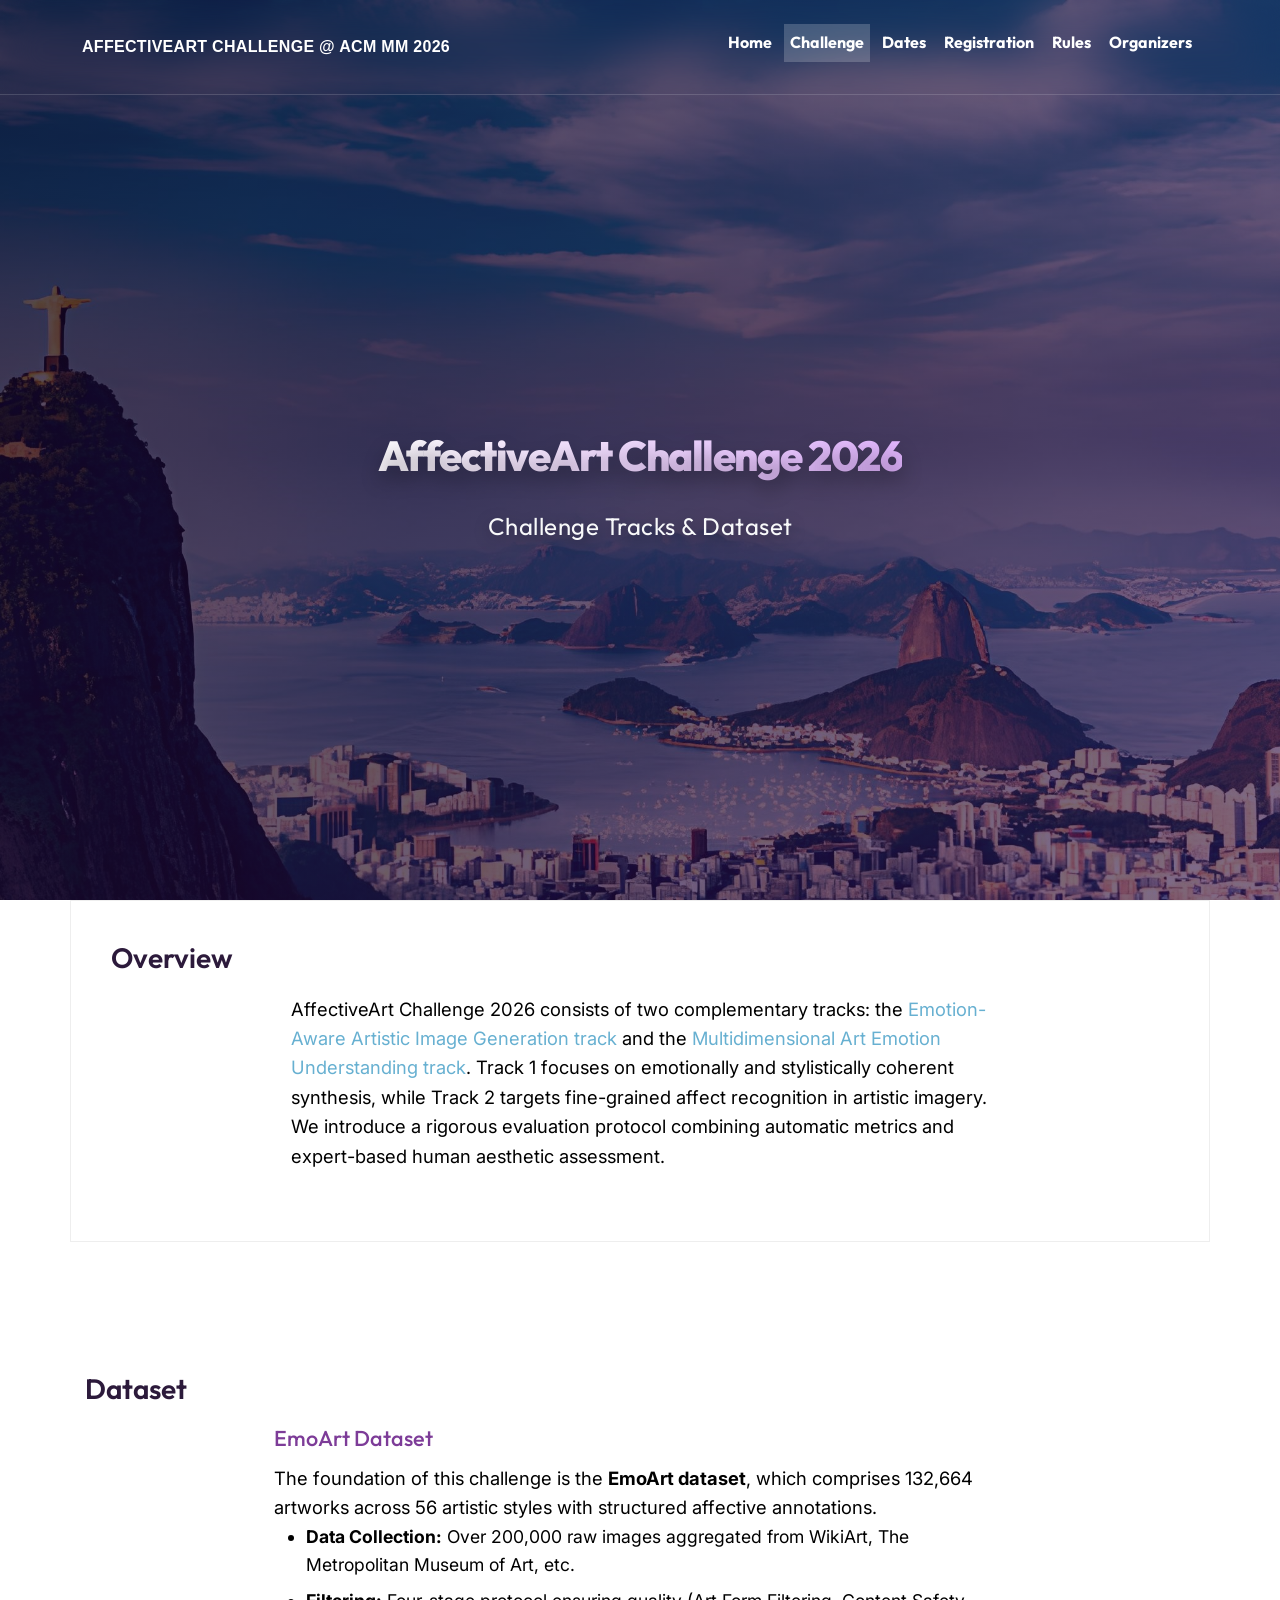
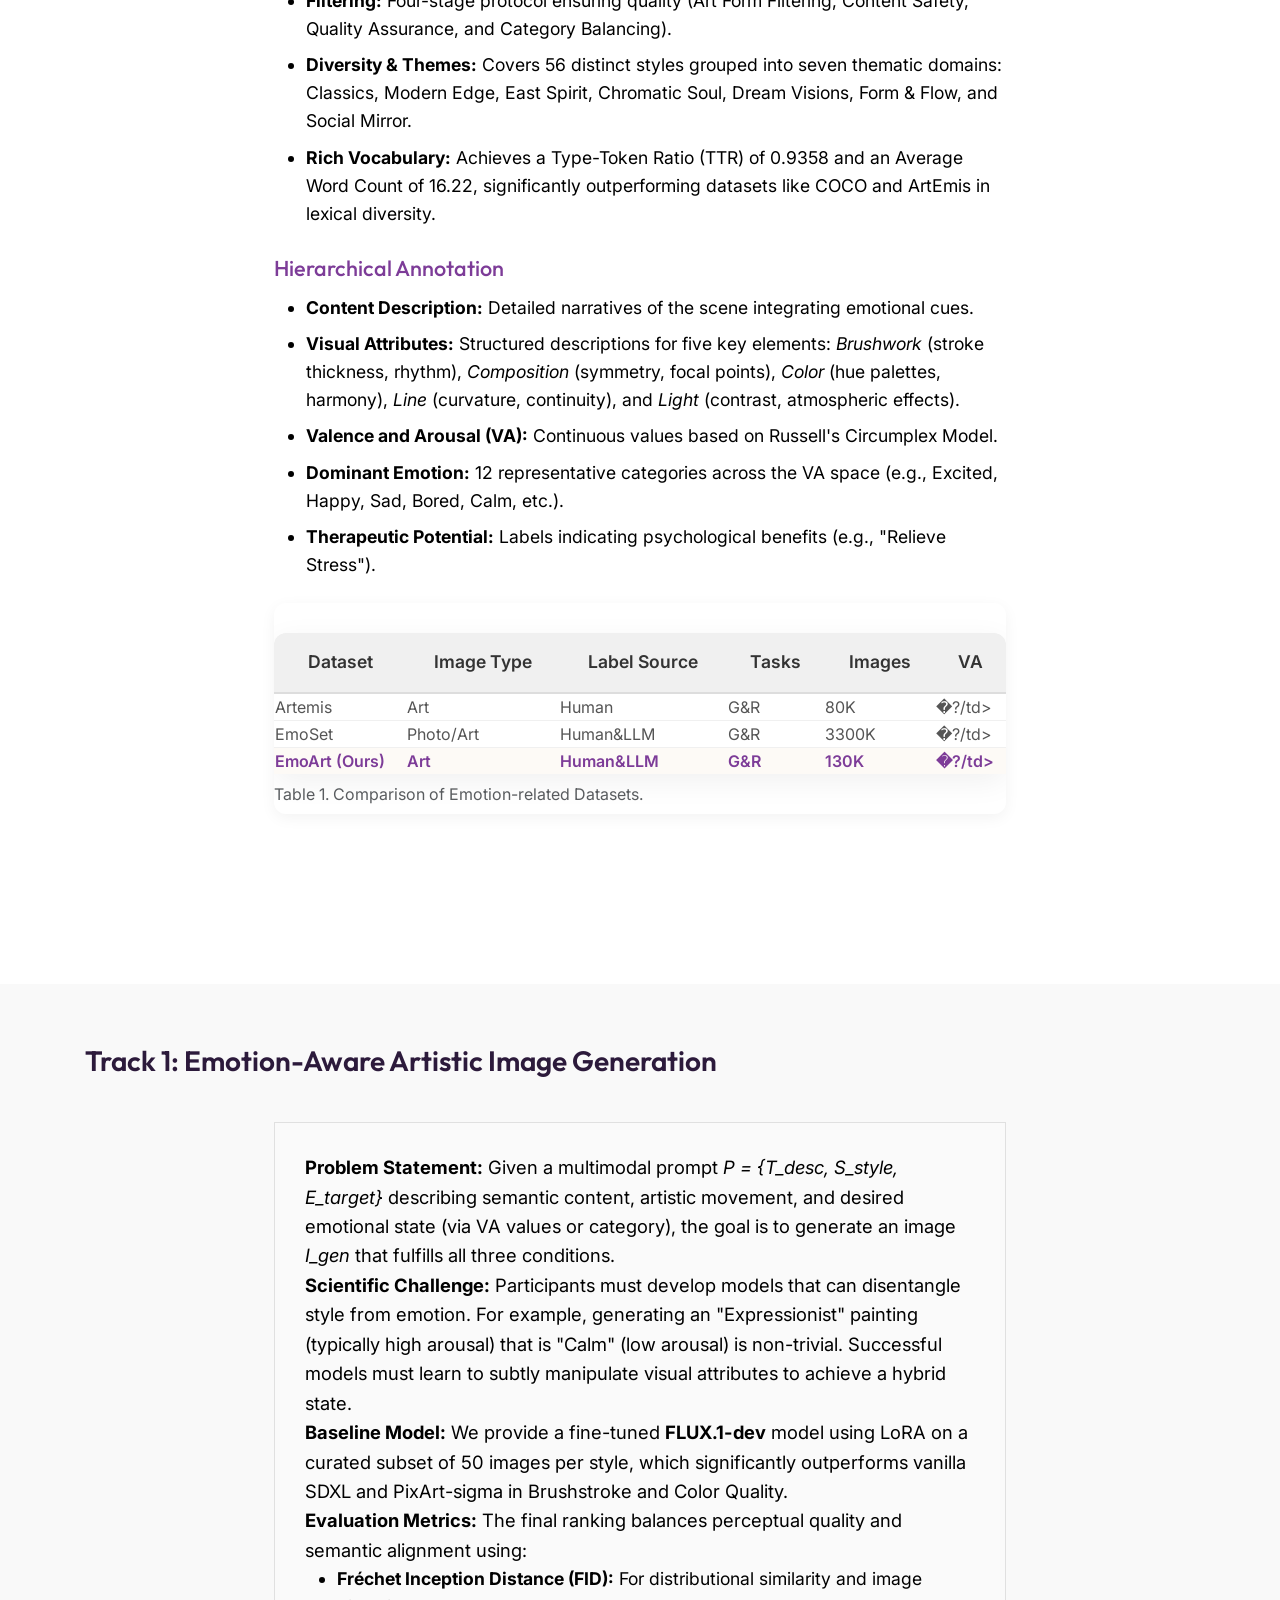
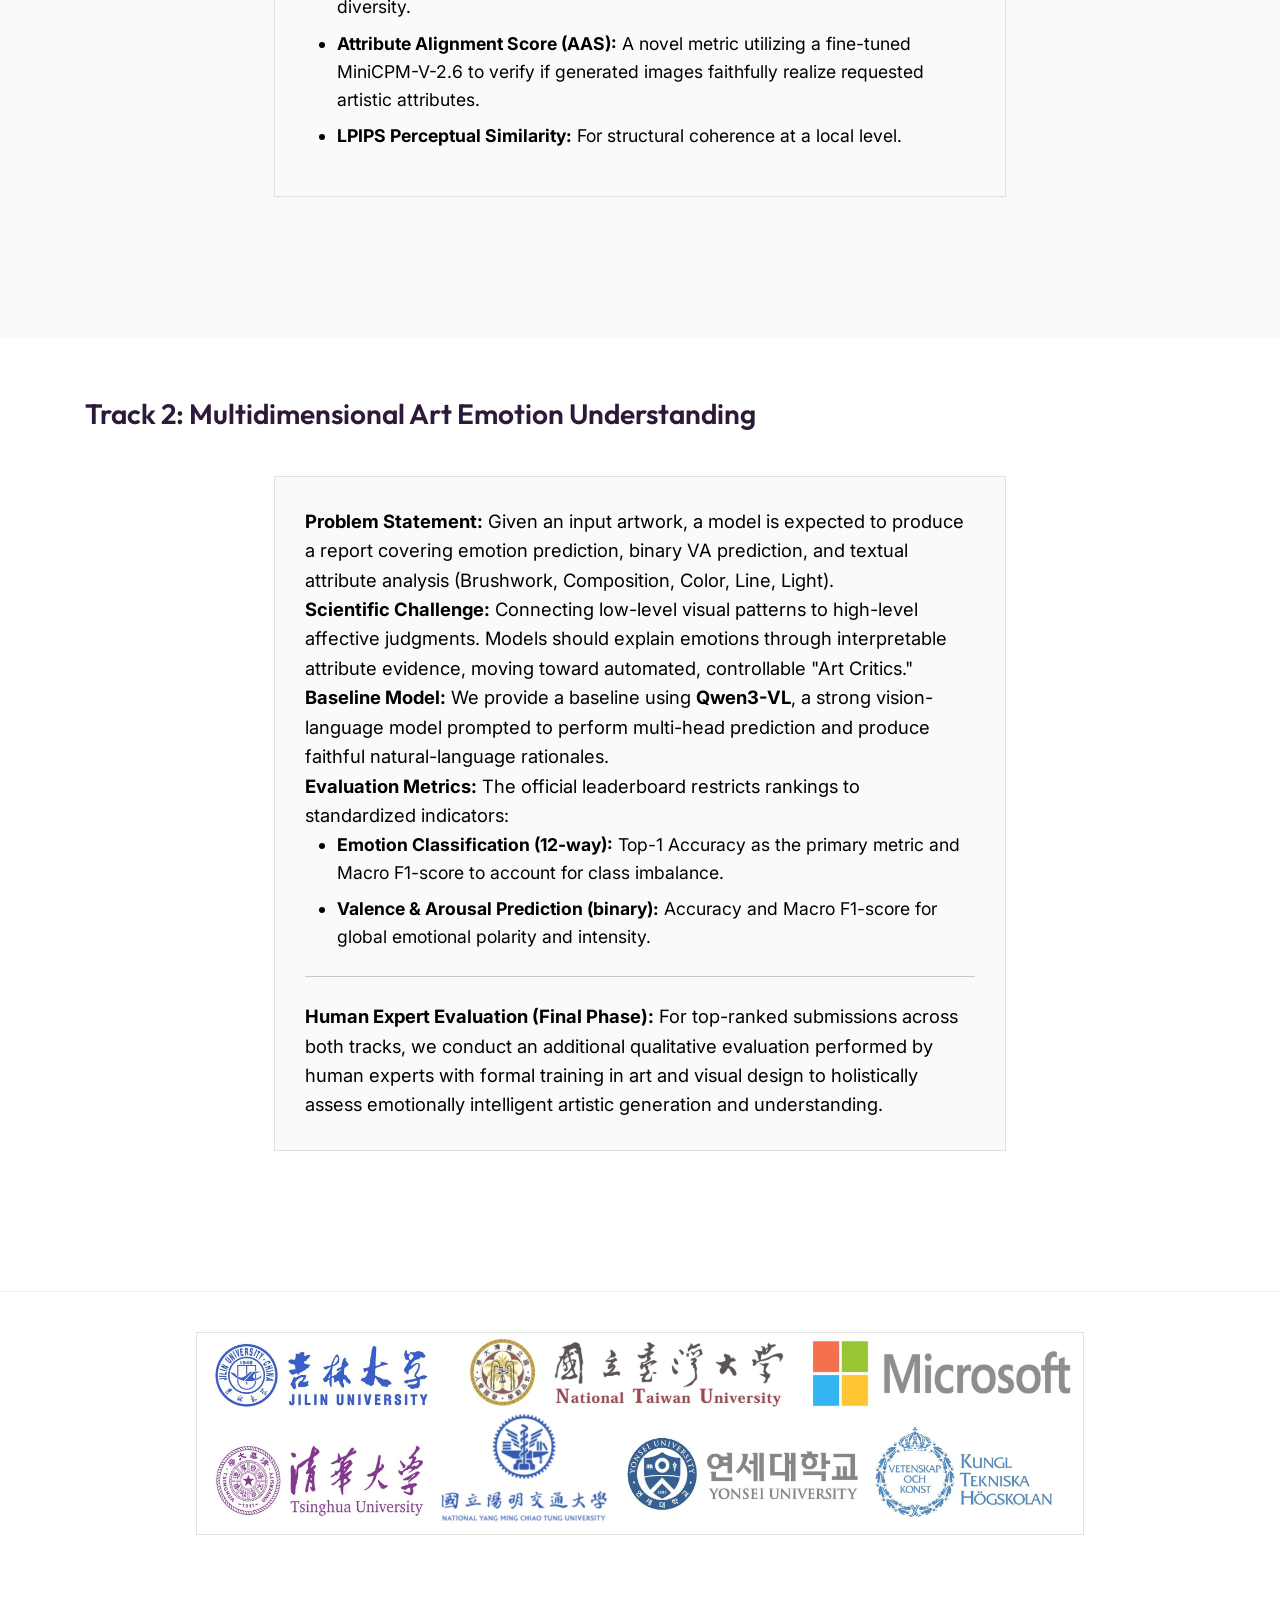
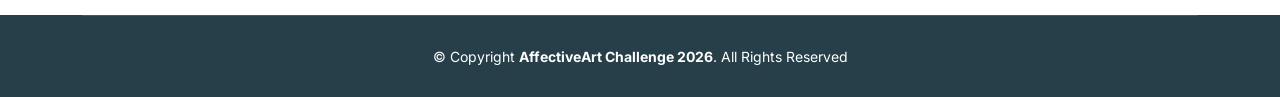
==== challenge.html @ e45826c7 "Clean rebuild: purge all files and re-upload from scratch" ====
<!DOCTYPE html>
<html lang="en">

<head>
  <meta charset="utf-8">
  <meta content="width=device-width, initial-scale=1.0" name="viewport">
  <title>Challenge | AffectiveArt 2026</title>
  <meta content="AffectiveArt Challenge 2026 �?Tracks and Dataset" name="description">
  <link rel="shortcut icon" href="images/logo/icon.png" type="image/x-icon">

  <link href="assets/vendor/aos/aos.css" rel="stylesheet">
  <link href="assets/vendor/bootstrap/css/bootstrap.min.css" rel="stylesheet">
  <link href="assets/vendor/bootstrap-icons/bootstrap-icons.css" rel="stylesheet">
  <link href="assets/vendor/boxicons/css/boxicons.min.css" rel="stylesheet">
  <link href="assets/vendor/glightbox/css/glightbox.min.css" rel="stylesheet">
  <link href="assets/vendor/swiper/swiper-bundle.min.css" rel="stylesheet">
  <link href="assets/css/style.css" rel="stylesheet">

  <link href=assets/css/custom.css rel=stylesheet>
</head>

<body>

  <header id="header" class="fixed-top header-transparent">
    <div class="container d-flex align-items-center justify-content-between position-relative">
      <div class="logo">
        <h1 class="text-light"><a href="index.html"><span>AffectiveArt Challenge @ ACM MM 2026</span></a></h1>
      </div>
      <nav id="navbar" class="navbar">
        <ul>
          <li><a class="nav-link scrollto" href="index.html">Home</a></li>
          <li><a class="nav-link scrollto active" href="challenge.html">Challenge</a></li>
          <li><a class="nav-link scrollto" href="dates.html">Dates</a></li>
          <li><a class="nav-link scrollto" href="registration.html">Registration</a></li>
          <li><a class="nav-link scrollto" href="info.html">Rules</a></li>
          <li><a class="nav-link scrollto" href="organisers.html">Organizers</a></li>
        </ul>
        <i class="bi bi-list mobile-nav-toggle"></i>
      </nav>
    </div>
  </header>

  <section id="hero">
    <div class="hero-container" data-aos="fade-up">
      <h1 style="font-size: 42px; margin: 80px 0 20px 0;">AffectiveArt Challenge 2026</h1>
      <h2 style="font-size: 24px;">Challenge Tracks &amp; Dataset</h2>
    </div>
  </section>

  <main id="main">

    <!-- Overview -->
    <section id="overview" class="services">
      <div class="container">
        <div class="section-title" data-aos="fade-in" data-aos-delay="100">
          <h2>Overview</h2>
          <div class="row">
            <div class="col-2"></div>
            <div class="col-8">
              <p>
                AffectiveArt Challenge 2026 consists of two complementary tracks:
                the <a href="#track1">Emotion-Aware Artistic Image Generation track</a> and the
                <a href="#track2">Multidimensional Art Emotion Understanding track</a>.
                Track 1 focuses on emotionally and stylistically coherent synthesis, while
                Track 2 targets fine-grained affect recognition in artistic imagery.
                We introduce a rigorous evaluation protocol combining automatic metrics and expert-based human aesthetic assessment.
              </p>
            </div>
            <div class="col-2"></div>
          </div>
        </div>
      </div>
    </section>

    <!-- Dataset -->
    <section id="dataset" class="services">
      <div class="container">
        <div class="section-title" data-aos="fade-in" data-aos-delay="100">
          <h2>Dataset</h2>
          <div class="row">
            <div class="col-2"></div>
            <div class="col-8">
              <h3 style="font-size:1.35em; color:#7d3c98; margin-bottom:12px;">EmoArt Dataset</h3>
              <p>
                The foundation of this challenge is the <strong>EmoArt dataset</strong>, which comprises
                132,664 artworks across 56 artistic styles with structured affective annotations.
              </p>
              <ul>
                <li><strong>Data Collection:</strong> Over 200,000 raw images aggregated from WikiArt, The Metropolitan Museum of Art, etc.</li>
                <li><strong>Filtering:</strong> Four-stage protocol ensuring quality (Art Form Filtering, Content Safety, Quality Assurance, and Category Balancing).</li>
                <li><strong>Diversity & Themes:</strong> Covers 56 distinct styles grouped into seven thematic domains: Classics, Modern Edge, East Spirit, Chromatic Soul, Dream Visions, Form & Flow, and Social Mirror.</li>
                <li><strong>Rich Vocabulary:</strong> Achieves a Type-Token Ratio (TTR) of 0.9358 and an Average Word Count of 16.22, significantly outperforming datasets like COCO and ArtEmis in lexical diversity.</li>
              </ul>

              <h3 style="font-size:1.35em; color:#7d3c98; margin-top:28px; margin-bottom:12px;">Hierarchical Annotation</h3>
              <ul>
                <li><strong>Content Description:</strong> Detailed narratives of the scene integrating emotional cues.</li>
                <li><strong>Visual Attributes:</strong> Structured descriptions for five key elements: <em>Brushwork</em> (stroke thickness, rhythm), <em>Composition</em> (symmetry, focal points), <em>Color</em> (hue palettes, harmony), <em>Line</em> (curvature, continuity), and <em>Light</em> (contrast, atmospheric effects).</li>
                <li><strong>Valence and Arousal (VA):</strong> Continuous values based on Russell's Circumplex Model.</li>
                <li><strong>Dominant Emotion:</strong> 12 representative categories across the VA space (e.g., Excited, Happy, Sad, Bored, Calm, etc.).</li>
                <li><strong>Therapeutic Potential:</strong> Labels indicating psychological benefits (e.g., "Relieve Stress").</li>
              </ul>

              <div class="table-responsive" style="margin-top: 24px;">
                <table class="dataset-table">
                  <caption>Table 1. Comparison of Emotion-related Datasets.</caption>
                  <thead>
                    <tr>
                      <th>Dataset</th><th>Image Type</th><th>Label Source</th><th>Tasks</th><th>Images</th><th>VA</th>
                    </tr>
                  </thead>
                  <tbody>
                    <tr><td>Artemis</td><td>Art</td><td>Human</td><td>G&amp;R</td><td>80K</td><td>�?/td></tr>
                    <tr><td>EmoSet</td><td>Photo/Art</td><td>Human&amp;LLM</td><td>G&amp;R</td><td>3300K</td><td>�?/td></tr>
                    <tr class="featured-row"><td>EmoArt (Ours)</td><td>Art</td><td>Human&amp;LLM</td><td>G&amp;R</td><td>130K</td><td>�?/td></tr>
                  </tbody>
                </table>
              </div>
            </div>
            <div class="col-2"></div>
          </div>
        </div>
      </div>
    </section>

    <!-- Track 1 -->
    <section id="track1" class="services section-bg-alt">
      <div class="container">
        <div class="section-title" data-aos="fade-in" data-aos-delay="100">
          <h2>Track 1: Emotion-Aware Artistic Image Generation</h2>
          <div class="row">
            <div class="col-2"></div>
            <div class="col-8">
              <div class="track-card">
                <p><strong>Problem Statement:</strong> Given a multimodal prompt <em>P = {T_desc, S_style, E_target}</em> describing semantic content, artistic movement, and desired emotional state (via VA values or category), the goal is to generate an image <em>I_gen</em> that fulfills all three conditions.</p>
                <p><strong>Scientific Challenge:</strong> Participants must develop models that can disentangle style from emotion. For example, generating an "Expressionist" painting (typically high arousal) that is "Calm" (low arousal) is non-trivial. Successful models must learn to subtly manipulate visual attributes to achieve a hybrid state.</p>
                <p><strong>Baseline Model:</strong> We provide a fine-tuned <strong>FLUX.1-dev</strong> model using LoRA on a curated subset of 50 images per style, which significantly outperforms vanilla SDXL and PixArt-sigma in Brushstroke and Color Quality.</p>
                <p><strong>Evaluation Metrics:</strong> The final ranking balances perceptual quality and semantic alignment using:</p>
                <ul>
                  <li><strong>Fréchet Inception Distance (FID):</strong> For distributional similarity and image diversity.</li>
                  <li><strong>Attribute Alignment Score (AAS):</strong> A novel metric utilizing a fine-tuned MiniCPM-V-2.6 to verify if generated images faithfully realize requested artistic attributes.</li>
                  <li><strong>LPIPS Perceptual Similarity:</strong> For structural coherence at a local level.</li>
                </ul>
              </div>
            </div>
            <div class="col-2"></div>
          </div>
        </div>
      </div>
    </section>

    <!-- Track 2 -->
    <section id="track2" class="services">
      <div class="container">
        <div class="section-title" data-aos="fade-in" data-aos-delay="100">
          <h2>Track 2: Multidimensional Art Emotion Understanding</h2>
          <div class="row">
            <div class="col-2"></div>
            <div class="col-8">
              <div class="track-card">
                <p><strong>Problem Statement:</strong> Given an input artwork, a model is expected to produce a report covering emotion prediction, binary VA prediction, and textual attribute analysis (Brushwork, Composition, Color, Line, Light).</p>
                <p><strong>Scientific Challenge:</strong> Connecting low-level visual patterns to high-level affective judgments. Models should explain emotions through interpretable attribute evidence, moving toward automated, controllable "Art Critics."</p>
                <p><strong>Baseline Model:</strong> We provide a baseline using <strong>Qwen3-VL</strong>, a strong vision-language model prompted to perform multi-head prediction and produce faithful natural-language rationales.</p>
                <p><strong>Evaluation Metrics:</strong> The official leaderboard restricts rankings to standardized indicators:</p>
                <ul>
                  <li><strong>Emotion Classification (12-way):</strong> Top-1 Accuracy as the primary metric and Macro F1-score to account for class imbalance.</li>
                  <li><strong>Valence &amp; Arousal Prediction (binary):</strong> Accuracy and Macro F1-score for global emotional polarity and intensity.</li>
                </ul>
                <hr style="margin: 25px 0;">
                <p><strong>Human Expert Evaluation (Final Phase):</strong> For top-ranked submissions across both tracks, we conduct an additional qualitative evaluation performed by human experts with formal training in art and visual design to holistically assess emotionally intelligent artistic generation and understanding.</p>
              </div>
            </div>
            <div class="col-2"></div>
          </div>
        </div>
      </div>
    </section>

    <section id="logos" style="padding: 40px 0; border-top: 1px solid #eee;">
      <div class="container text-center">
        <img src="images/logo/log_ensemble.jpg" class="img-fluid" alt="Partner Logos" style="max-width: 80%; opacity: 0.8;">
      </div>
    </section>

  </main>

  <footer id="footer">
    <div class="container">
      <div class="copyright">&copy; Copyright <strong><span>AffectiveArt Challenge 2026</span></strong>. All Rights Reserved</div>
    </div>
  </footer>

  <a href="#" class="back-to-top d-flex align-items-center justify-content-center"><i class="bi bi-arrow-up-short"></i></a>

  <script src="assets/vendor/purecounter/purecounter_vanilla.js"></script>
  <script src="assets/vendor/aos/aos.js"></script>
  <script src="assets/vendor/bootstrap/js/bootstrap.bundle.min.js"></script>
  <script src="assets/vendor/glightbox/js/glightbox.min.js"></script>
  <script src="assets/vendor/isotope-layout/isotope.pkgd.min.js"></script>
  <script src="assets/vendor/swiper/swiper-bundle.min.js"></script>
  <script src="assets/js/main.js"></script>
</body>
</html>
---- assets/css/style.css ----
/**
* Template Name: Squadfree
* Template URL: https://bootstrapmade.com/squadfree-free-bootstrap-template-creative/
* Updated: Mar 17 2024 with Bootstrap v5.3.3
* Author: BootstrapMade.com
* License: https://bootstrapmade.com/license/
*/

/*--------------------------------------------------------------
# General
--------------------------------------------------------------*/
body {
  font-family: "Open Sans", sans-serif;
  color: #444444;
}

a {
  text-decoration: none;
  color: #67b0d1;
}

a:hover {
  color: #8ec4dd;
  text-decoration: none;
}

h1,
h2,
h3,
h4,
h5,
h6 {
  font-family: "Raleway", sans-serif;
}

#main {
  margin-top: 90px;
}

/*--------------------------------------------------------------
# Back to top button
--------------------------------------------------------------*/
.back-to-top {
  position: fixed;
  visibility: hidden;
  opacity: 0;
  right: 15px;
  bottom: 15px;
  z-index: 998;
  background: #67b0d1;
  width: 40px;
  height: 40px;
  border-radius: 50px;
  transition: all 0.4s;
}

.back-to-top i {
  font-size: 24px;
  color: #fff;
  line-height: 0;
}

.back-to-top:hover {
  background: #86c0da;
  color: #fff;
}

.back-to-top.active {
  visibility: visible;
  opacity: 1;
}

/*--------------------------------------------------------------
# Disable aos animation delay on mobile devices
--------------------------------------------------------------*/
@media screen and (max-width: 768px) {
  [data-aos-delay] {
    transition-delay: 0 !important;
  }
}

/*--------------------------------------------------------------
# Header
--------------------------------------------------------------*/
#header {
  transition: all 0.5s;
  z-index: 997;
  transition: all 0.5s;
  padding: 24px 0;
  background: rgba(103, 176, 209, 0.8);
}

#header.header-transparent {
  background: transparent;
}

#header.header-scrolled {
  background: rgba(55, 142, 181, 0.9);
  padding: 12px;
}

#header .logo h1 {
  font-size: 24px;
  margin: 0;
  line-height: 1;
  font-weight: 700;
  letter-spacing: 1px;
  font-family: "Poppins", sans-serif;
  text-transform: uppercase;
}

#header .logo h1 a,
#header .logo h1 a:hover {
  color: #fff;
  text-decoration: none;
}

#header .logo img {
  padding: 0;
  margin: 0;
  max-height: 40px;
}

@media (max-width: 768px) {
  #header.header-scrolled {
    padding: 15px 0;
  }
}

/*--------------------------------------------------------------
# Navigation Menu
--------------------------------------------------------------*/
/**
* Desktop Navigation 
*/
.navbar {
  padding: 0;
  position: static;
}

.navbar ul {
  margin: 0;
  padding: 0;
  display: flex;
  list-style: none;
  align-items: center;
}

.navbar li {
  position: relative;
}

.navbar a,
.navbar a:focus {
  display: flex;
  align-items: center;
  justify-content: space-between;
  padding: 6px 6px;
  margin-left: 6px;
  font-family: "Raleway", sans-serif;
  font-size: 16px;
  font-weight: 700;
  color: #fff;
  white-space: nowrap;
  transition: 0.3s;
}

.navbar a i,
.navbar a:focus i {
  font-size: 12px;
  line-height: 0;
  margin-left: 5px;
}

.navbar a:hover,
.navbar .active,
.navbar .active:focus,
.navbar li:hover>a {
  background: rgba(255, 255, 255, 0.2);
}

.navbar .dropdown ul {
  display: block;
  position: absolute;
  left: 10px;
  top: calc(100% + 30px);
  margin: 0;
  padding: 10px 0;
  z-index: 99;
  opacity: 0;
  visibility: hidden;
  background: #fff;
  box-shadow: 0px 0px 30px rgba(127, 137, 161, 0.25);
  transition: 0.3s;
}

.navbar .dropdown ul li {
  min-width: 200px;
}

.navbar .dropdown ul a {
  padding: 10px 20px;
  font-size: 15px;
  text-transform: none;
  font-weight: 600;
  color: #2f4d5a;
}

.navbar .dropdown ul a i {
  font-size: 12px;
}

.navbar .dropdown ul a:hover,
.navbar .dropdown ul .active:hover,
.navbar .dropdown ul li:hover>a {
  color: #67b0d1;
}

.navbar .dropdown:hover>ul {
  opacity: 1;
  top: 100%;
  visibility: visible;
}

.navbar .megamenu {
  position: static;
}

.navbar .megamenu ul {
  margin: 0;
  padding: 10px;
  display: block;
  position: absolute;
  top: 130%;
  left: 0;
  right: 0;
  visibility: hidden;
  opacity: 0;
  display: flex;
  transition: 0.3s;
  border-radius: 4px;
  z-index: 99;
}

.navbar .megamenu ul li {
  flex: 1;
}

.navbar .megamenu ul li strong {
  padding: 10px 0 10px 20px;
  display: block;
}

.navbar .megamenu ul li a,
.navbar .megamenu ul li:hover>a {
  color: rgba(var(--color-white-rgb), 0.5);
  background: none;
  padding: 8px 10px;
}

.navbar .megamenu ul li a:hover,
.navbar .megamenu ul li .active,
.navbar .megamenu ul li .active:hover {
  color: #67b0d1;
}

.navbar .megamenu:hover>ul {
  opacity: 1;
  top: 100%;
  visibility: visible;
}

.navbar .dropdown .dropdown ul {
  top: 0;
  left: calc(100% - 30px);
  visibility: hidden;
}

.navbar .dropdown .dropdown:hover>ul {
  opacity: 1;
  top: 0;
  left: 100%;
  visibility: visible;
}

@media (max-width: 1366px) {
  .navbar .dropdown .dropdown ul {
    left: -90%;
  }

  .navbar .dropdown .dropdown:hover>ul {
    left: -100%;
  }
}

/**
* Mobile Navigation 
*/
.mobile-nav-toggle {
  color: #fff;
  font-size: 28px;
  cursor: pointer;
  display: none;
  line-height: 0;
  transition: 0.5s;
}

@media (max-width: 991px) {
  .mobile-nav-toggle {
    display: block;
  }

  .navbar ul {
    display: none;
  }
}

.navbar-mobile {
  position: fixed;
  overflow: hidden;
  top: 0;
  right: 0;
  left: 0;
  bottom: 0;
  background: rgba(43, 111, 142, 0.9);
  transition: 0.3s;
}

.navbar-mobile .mobile-nav-toggle {
  position: absolute;
  top: 15px;
  right: 15px;
}

.navbar-mobile ul {
  display: block;
  position: absolute;
  top: 55px;
  right: 15px;
  bottom: 15px;
  left: 15px;
  padding: 10px 0;
  background-color: #fff;
  overflow-y: auto;
  transition: 0.3s;
}

.navbar-mobile a,
.navbar-mobile a:focus {
  padding: 10px 20px;
  font-size: 15px;
  color: #2f4d5a;
}

.navbar-mobile a:hover,
.navbar-mobile .active,
.navbar-mobile li:hover>a {
  color: #67b0d1;
}

.navbar-mobile .getstarted,
.navbar-mobile .getstarted:focus {
  margin: 15px;
}

.navbar-mobile .dropdown ul {
  position: static;
  display: none;
  margin: 10px 20px;
  padding: 10px 0;
  z-index: 99;
  opacity: 1;
  visibility: visible;
  background: #fff;
  box-shadow: 0px 0px 30px rgba(127, 137, 161, 0.25);
}

.navbar-mobile .dropdown ul li {
  min-width: 200px;
}

.navbar-mobile .dropdown ul a {
  padding: 10px 20px;
}

.navbar-mobile .dropdown ul a i {
  font-size: 12px;
}

.navbar-mobile .dropdown ul a:hover,
.navbar-mobile .dropdown ul .active:hover,
.navbar-mobile .dropdown ul li:hover>a {
  color: #67b0d1;
}

.navbar-mobile .dropdown>.dropdown-active {
  display: block;
}

.navbar-mobile .megamenu ul li a,
.navbar-mobile .megamenu ul li:hover>a {
  color: rgba(var(--color-white-rgb), 0.5);
  background: none;
}

.navbar-mobile .megamenu ul li a:hover,
.navbar-mobile .megamenu ul li .active,
.navbar-mobile .megamenu ul li .active:hover {
  color: #67b0d1;
}

/*--------------------------------------------------------------
# Hero Section
--------------------------------------------------------------*/
#hero {
  width: 100%;
  height: 100vh;
  background-size: cover;
  position: relative;
  margin-bottom: -90px;
}

#hero .hero-container {
  position: absolute;
  bottom: 0;
  top: 0;
  left: 0;
  right: 0;
  display: flex;
  justify-content: center;
  align-items: center;
  flex-direction: column;
  text-align: center;
}

#hero h1 {
  margin: 0 0 10px 0;
  font-size: 64px;
  font-weight: 700;
  line-height: 72px;
  text-transform: none;
  color: #fff;
  text-shadow: -1px 0 2px #2f4d5a;
}

#hero h2 {
  color: #fff;
  margin-bottom: 50px;
  font-size: 20px;
  text-transform: none;
  font-weight: 700;
  text-shadow: -1px 0 2px #2f4d5a;
}

#hero .btn-get-started {
  font-size: 36px;
  display: inline-block;
  padding: 4px 0;
  border-radius: 50px;
  transition: 0.3s ease-in-out;
  margin: 10px;
  width: 64px;
  height: 64px;
  text-align: center;
  border: 2px solid #fff;
  color: #fff;
}

#hero .btn-get-started:hover {
  padding-top: 8px;
  background: rgba(255, 255, 255, 0.15);
}

@media (min-width: 1024px) {
  #hero {
    background-attachment: fixed;
  }
}

@media (max-width: 768px) {
  #hero h1 {
    font-size: 28px;
    line-height: 36px;
  }

  #hero h2 {
    font-size: 18px;
    line-height: 24px;
    margin-bottom: 30px;
  }
}

/*--------------------------------------------------------------
# Sections General
--------------------------------------------------------------*/
section {
  padding: 60px 0;
  overflow: hidden;
}

.section-bg {
  background-color: #f4f9fc;
}

.section-title {
  text-align: center;
  padding-bottom: 30px;
}

.section-title h2 {
  font-size: 32px;
  font-weight: bold;
  position: relative;
  margin-bottom: 30px;
  color: #2f4d5a;
  z-index: 2;
}

.section-title h2::after {
  content: "";
  position: absolute;
  left: 50%;
  top: 50%;
  transform: translate(-50%, -50%);
  width: 122px;
  height: 66px;
  background: url(../img/section-title-bg.png) no-repeat;
  z-index: -1;
}

.section-title p {
  margin-bottom: 0;
}

/*--------------------------------------------------------------
# Breadcrumbs
--------------------------------------------------------------*/
.breadcrumbs {
  padding: 15px 0;
  background-color: #f8fbfd;
  min-height: 40px;
}

.breadcrumbs h2 {
  font-size: 24px;
  font-weight: 300;
}

.breadcrumbs ol {
  display: flex;
  flex-wrap: wrap;
  list-style: none;
  padding: 0;
  margin: 0;
  font-size: 14px;
}

.breadcrumbs ol li+li {
  padding-left: 10px;
}

.breadcrumbs ol li+li::before {
  display: inline-block;
  padding-right: 10px;
  color: #6c757d;
  content: "/";
}

@media (max-width: 768px) {
  .breadcrumbs .d-flex {
    display: block !important;
  }

  .breadcrumbs ol {
    display: block;
  }

  .breadcrumbs ol li {
    display: inline-block;
  }
}

/*--------------------------------------------------------------
# About
--------------------------------------------------------------*/
.about {
  background: url("../img/about-bg.jpg") center center no-repeat;
  background-size: cover;
  padding: 60px 0;
  position: relative;
}

.about::before {
  content: "";
  position: absolute;
  left: 0;
  right: 0;
  top: 0;
  bottom: 0;
  background: rgba(255, 255, 255, 0.75);
  z-index: 9;
}

.about .container {
  position: relative;
  z-index: 10;
}

.about .content {
  padding: 30px 30px 30px 0;
}

.about .content h3 {
  font-weight: 700;
  font-size: 34px;
  color: #2f4d5a;
  margin-bottom: 30px;
}

.about .content p {
  margin-bottom: 30px;
}

.about .content .about-btn {
  display: inline-block;
  background: #67b0d1;
  padding: 6px 44px 8px 30px;
  color: #fff;
  border-radius: 50px;
  transition: 0.3s;
  position: relative;
}

.about .content .about-btn i {
  font-size: 18px;
  position: absolute;
  right: 18px;
  top: 9px;
}

.about .content .about-btn:hover {
  background: #7bbad7;
}

.about .icon-boxes .icon-box {
  margin-top: 30px;
}

.about .icon-boxes .icon-box i {
  font-size: 40px;
  color: #67b0d1;
  margin-bottom: 10px;
}

.about .icon-boxes .icon-box h4 {
  font-size: 20px;
  font-weight: 700;
  margin: 0 0 10px 0;
}

.about .icon-boxes .icon-box p {
  font-size: 15px;
  color: #848484;
}

@media (max-width: 1200px) {
  .about .content {
    padding-right: 0;
  }
}

@media (max-width: 768px) {
  .about {
    text-align: center;
  }
}

/*--------------------------------------------------------------
# Services
--------------------------------------------------------------*/
.services .icon-box {
  padding: 30px;
  position: relative;
  overflow: hidden;
  background: #fff;
  box-shadow: 0 0 29px 0 rgba(68, 88, 144, 0.12);
  transition: all 0.3s ease-in-out;
  border-radius: 8px;
  z-index: 1;
}

.services .icon-box::before {
  content: "";
  position: absolute;
  background: white;
  right: 0;
  left: 0;
  bottom: 0;
  top: 100%;
  transition: all 0.3s;
  z-index: -1;
}

.services .icon-box:hover::before {
  background: #67b0d1;
  top: 0;
  border-radius: 0px;
}

.services .icon {
  margin-bottom: 15px;
}

.services .icon i {
  font-size: 48px;
  line-height: 1;
  color: #67b0d1;
  transition: all 0.3s ease-in-out;
}

.services .title {
  font-weight: 700;
  margin-bottom: 15px;
  font-size: 18px;
}

.services .title a {
  color: #111;
}

.services .description {
  font-size: 15px;
  line-height: 28px;
  margin-bottom: 0;
}

.services .icon-box:hover .title a,
.services .icon-box:hover .description {
  color: #fff;
}

.services .icon-box:hover .icon i {
  color: #fff;
}

/*--------------------------------------------------------------
# Counts
--------------------------------------------------------------*/
.counts {
  padding-bottom: 30px;
}

.counts .count-box {
  padding: 30px;
  width: 100%;
}

.counts .count-box i {
  display: block;
  font-size: 44px;
  color: #67b0d1;
  float: left;
  line-height: 0;
}

.counts .count-box span {
  font-size: 48px;
  line-height: 40px;
  display: block;
  font-weight: 700;
  color: #2f4d5a;
  margin-left: 60px;
}

.counts .count-box p {
  padding: 15px 0 0 0;
  margin: 0 0 0 60px;
  font-family: "Raleway", sans-serif;
  font-size: 14px;
  color: #49788c;
}

.counts .count-box a {
  font-weight: 600;
  display: block;
  margin-top: 20px;
  color: #49788c;
  font-size: 15px;
  font-family: "Poppins", sans-serif;
  transition: ease-in-out 0.3s;
}

.counts .count-box a:hover {
  color: #6e9fb4;
}

/*--------------------------------------------------------------
# Cta
--------------------------------------------------------------*/
.cta {
  background: linear-gradient(rgba(103, 176, 209, 0.8), rgba(103, 176, 209, 0.8)), url("../img/cta-bg.jpg") fixed center center;
  background-size: cover;
  padding: 60px 0;
}

.cta h3 {
  color: #fff;
  font-size: 28px;
  font-weight: 700;
}

.cta p {
  color: #fff;
}

.cta .cta-btn {
  font-family: "Raleway", sans-serif;
  text-transform: uppercase;
  font-weight: 500;
  font-size: 16px;
  letter-spacing: 1px;
  display: inline-block;
  padding: 8px 28px;
  border-radius: 25px;
  transition: 0.5s;
  margin-top: 10px;
  border: 2px solid rgba(255, 255, 255, 0.5);
  color: #fff;
}

.cta .cta-btn:hover {
  border-color: #fff;
}

/*--------------------------------------------------------------
# Portfolio
--------------------------------------------------------------*/
.portfolio .portfolio-item {
  margin-bottom: 30px;
}

.portfolio #portfolio-flters {
  padding: 0;
  margin: 0 auto 35px auto;
  list-style: none;
  text-align: center;
  background: #ecf5f9;
  border-radius: 50px;
  padding: 2px 15px;
}

.portfolio #portfolio-flters li {
  cursor: pointer;
  display: inline-block;
  padding: 10px 15px 8px 15px;
  font-size: 14px;
  font-weight: 600;
  line-height: 1;
  text-transform: uppercase;
  color: #2f4d5a;
  margin-bottom: 5px;
  transition: all 0.3s ease-in-out;
}

.portfolio #portfolio-flters li:hover,
.portfolio #portfolio-flters li.filter-active {
  color: #67b0d1;
}

.portfolio #portfolio-flters li:last-child {
  margin-right: 0;
}

.portfolio .portfolio-wrap {
  transition: 0.3s;
  position: relative;
  overflow: hidden;
  z-index: 1;
}

.portfolio .portfolio-wrap::before {
  content: "";
  background: rgba(255, 255, 255, 0.5);
  position: absolute;
  left: 0;
  right: 0;
  top: 0;
  bottom: 0;
  transition: all ease-in-out 0.3s;
  z-index: 2;
  opacity: 0;
}

.portfolio .portfolio-wrap .portfolio-links {
  opacity: 1;
  left: 0;
  right: 0;
  bottom: -60px;
  z-index: 3;
  position: absolute;
  transition: all ease-in-out 0.3s;
  display: flex;
  justify-content: center;
}

.portfolio .portfolio-wrap .portfolio-links a {
  color: #fff;
  font-size: 28px;
  text-align: center;
  background: rgba(103, 176, 209, 0.75);
  transition: 0.3s;
  width: 50%;
}

.portfolio .portfolio-wrap .portfolio-links a:hover {
  background: rgba(103, 176, 209, 0.95);
}

.portfolio .portfolio-wrap .portfolio-links a+a {
  border-left: 1px solid #8ec4dd;
}

.portfolio .portfolio-wrap:hover::before {
  top: 0;
  left: 0;
  right: 0;
  bottom: 0;
  opacity: 1;
}

.portfolio .portfolio-wrap:hover .portfolio-links {
  opacity: 1;
  bottom: 0;
}

/*--------------------------------------------------------------
# Portfolio Details
--------------------------------------------------------------*/
.portfolio-details {
  padding-top: 40px;
}

.portfolio-details .portfolio-details-slider img {
  width: 100%;
}

.portfolio-details .portfolio-details-slider .swiper-pagination {
  margin-top: 20px;
  position: relative;
}

.portfolio-details .portfolio-details-slider .swiper-pagination .swiper-pagination-bullet {
  width: 12px;
  height: 12px;
  background-color: #fff;
  opacity: 1;
  border: 1px solid #67b0d1;
}

.portfolio-details .portfolio-details-slider .swiper-pagination .swiper-pagination-bullet-active {
  background-color: #67b0d1;
}

.portfolio-details .portfolio-info {
  padding: 30px;
  box-shadow: 0px 0 30px rgba(47, 77, 90, 0.08);
}

.portfolio-details .portfolio-info h3 {
  font-size: 22px;
  font-weight: 700;
  margin-bottom: 20px;
  padding-bottom: 20px;
  border-bottom: 1px solid #eee;
}

.portfolio-details .portfolio-info ul {
  list-style: none;
  padding: 0;
  font-size: 15px;
}

.portfolio-details .portfolio-info ul li+li {
  margin-top: 10px;
}

.portfolio-details .portfolio-description {
  padding-top: 30px;
}

.portfolio-details .portfolio-description h2 {
  font-size: 26px;
  font-weight: 700;
  margin-bottom: 20px;
}

.portfolio-details .portfolio-description p {
  padding: 0;
}

/*--------------------------------------------------------------
# Testimonials
--------------------------------------------------------------*/
.testimonials .testimonials-carousel,
.testimonials .testimonials-slider {
  overflow: hidden;
}

.testimonials .testimonials-carousel,
.testimonials .testimonials-slider {
  overflow: hidden;
}

.testimonials .testimonial-item {
  box-sizing: content-box;
  text-align: center;
  min-height: 320px;
}

.testimonials .testimonial-item .testimonial-img {
  width: 90px;
  border-radius: 50%;
  margin: 0 auto;
}

.testimonials .testimonial-item h3 {
  font-size: 18px;
  font-weight: bold;
  margin: 10px 0 5px 0;
  color: #111;
}

.testimonials .testimonial-item h4 {
  font-size: 14px;
  color: #999;
  margin: 0;
}

.testimonials .testimonial-item .quote-icon-left,
.testimonials .testimonial-item .quote-icon-right {
  color: #d5e9f2;
  font-size: 26px;
}

.testimonials .testimonial-item .quote-icon-left {
  display: inline-block;
  left: -5px;
  position: relative;
}

.testimonials .testimonial-item .quote-icon-right {
  display: inline-block;
  right: -5px;
  position: relative;
  top: 10px;
}

.testimonials .testimonial-item p {
  font-style: italic;
  margin: 0 15px 15px 15px;
  padding: 20px;
  background: #fff;
  position: relative;
  margin-bottom: 35px;
  border-radius: 6px;
  box-shadow: 0px 2px 15px rgba(0, 0, 0, 0.1);
}

.testimonials .testimonial-item p::after {
  content: "";
  width: 0;
  height: 0;
  border-top: 20px solid #fff;
  border-right: 20px solid transparent;
  border-left: 20px solid transparent;
  position: absolute;
  bottom: -20px;
  left: calc(50% - 20px);
}

.testimonials .swiper-pagination {
  margin-top: 20px;
  position: relative;
}

.testimonials .swiper-pagination .swiper-pagination-bullet {
  width: 12px;
  height: 12px;
  background-color: #fff;
  opacity: 1;
  border: 1px solid #67b0d1;
}

.testimonials .swiper-pagination .swiper-pagination-bullet-active {
  background-color: #67b0d1;
}

/*--------------------------------------------------------------
# Team
--------------------------------------------------------------*/
.team .member {
  text-align: center;
  margin-bottom: 80px;
  position: relative;
}

.team .member .pic {
  overflow: hidden;
}

.team .member .member-info {
  position: absolute;
  margin: auto;
  margin-top: 40px;
  top: 85%;
  left: 20px;
  right: 20px;
  background: #fff;
  padding: 20px 0;
  color: #2f4d5a;
  box-shadow: 0px 2px 15px rgba(0, 0, 0, 0.1);
  max-height: 95px;
  overflow: hidden;
  transition: max-height 0.5s ease-in-out;
  min-width: 180px;
}

.team .member:hover .member-info {
  max-height: 270px;
}

.team .member h4 {
  font-weight: 700;
  margin-bottom: 10px;
  font-size: 16px;
  color: #2f4d5a;
  position: relative;
  padding-bottom: 10px;
}

.team .member h4::after {
  content: "";
  position: absolute;
  display: block;
  width: 50px;
  height: 1px;
  background: #b1cbd7;
  bottom: 0;
  left: calc(50% - 25px);
}

.team .member span {
  font-style: italic;
  display: block;
  font-size: 13px;
}

.team .member .social {
  margin-top: 15px;
}

.team .member .social a {
  transition: color 0.3s;
  color: #52869d;
}

.team .member .social a:hover {
  color: #67b0d1;
}

.team .member .social i {
  font-size: 16px;
  margin: 0 2px;
}

@media (max-width: 992px) {
  .team .member {
    margin-bottom: 110px;
  }
}

/*--------------------------------------------------------------
# Contact
--------------------------------------------------------------*/
.contact {
  padding-bottom: 80px;
}

.contact .info-box {
  color: #444444;
  background: #fff;
  text-align: center;
  box-shadow: 0 0 30px rgba(214, 215, 216, 0.6);
  padding: 20px 0 30px 0;
}

.contact .info-box i {
  font-size: 32px;
  color: #67b0d1;
  border-radius: 50%;
  padding: 8px;
  border: 2px dotted #f0f7fa;
}

.contact .info-box h3 {
  font-size: 20px;
  color: #777777;
  font-weight: 700;
  margin: 10px 0;
}

.contact .info-box p {
  padding: 0;
  line-height: 24px;
  font-size: 14px;
  margin-bottom: 0;
}

.contact .php-email-form {
  box-shadow: 0 0 30px rgba(214, 215, 216, 0.6);
  padding: 30px;
  background: #fff;
}

.contact .php-email-form .error-message {
  display: none;
  color: #fff;
  background: #ed3c0d;
  text-align: left;
  padding: 15px;
  font-weight: 600;
}

.contact .php-email-form .error-message br+br {
  margin-top: 25px;
}

.contact .php-email-form .sent-message {
  display: none;
  color: #fff;
  background: #18d26e;
  text-align: center;
  padding: 15px;
  font-weight: 600;
}

.contact .php-email-form .loading {
  display: none;
  background: #fff;
  text-align: center;
  padding: 15px;
}

.contact .php-email-form .loading:before {
  content: "";
  display: inline-block;
  border-radius: 50%;
  width: 24px;
  height: 24px;
  margin: 0 10px -6px 0;
  border: 3px solid #18d26e;
  border-top-color: #eee;
  animation: animate-loading 1s linear infinite;
}

.contact .php-email-form input,
.contact .php-email-form textarea {
  border-radius: 0;
  box-shadow: none;
  font-size: 14px;
}

.contact .php-email-form input::focus,
.contact .php-email-form textarea::focus {
  background-color: #67b0d1;
}

.contact .php-email-form input {
  padding: 10px 15px;
}

.contact .php-email-form textarea {
  padding: 12px 15px;
}

.contact .php-email-form button[type=submit] {
  background: #67b0d1;
  border: 0;
  padding: 10px 24px;
  color: #fff;
  transition: 0.4s;
}

.contact .php-email-form button[type=submit]:hover {
  background: #8ec4dd;
}

@keyframes animate-loading {
  0% {
    transform: rotate(0deg);
  }

  100% {
    transform: rotate(360deg);
  }
}

/*--------------------------------------------------------------
# Footer
--------------------------------------------------------------*/
#footer {
  background: #263f49;
  padding: 0 0 30px 0;
  color: #fff;
  font-size: 14px;
}

#footer .footer-top {
  padding: 60px 0 30px 0;
}

#footer .footer-top .footer-info {
  margin-top: -90px;
  margin-bottom: 15px;
  background: white;
  color: #2f4d5a;
  border-top: 4px solid #67b0d1;
  text-align: center;
  padding: 30px 20px;
}

#footer .footer-top .footer-info h3 {
  font-size: 24px;
  margin: 0 0 20px 0;
  padding: 2px 0 2px 0;
  line-height: 1;
  font-weight: 700;
}

#footer .footer-top .footer-info p {
  font-size: 14px;
  line-height: 24px;
  margin-bottom: 0;
  font-family: "Raleway", sans-serif;
}

#footer .footer-top .social-links a {
  font-size: 18px;
  display: inline-block;
  background: #2f4d5a;
  color: #fff;
  line-height: 1;
  padding: 8px 0;
  margin-right: 4px;
  border-radius: 50%;
  text-align: center;
  width: 36px;
  height: 36px;
  transition: 0.3s;
}

#footer .footer-top .social-links a:hover {
  background: #67b0d1;
  color: #fff;
  text-decoration: none;
}

#footer .footer-top h4 {
  font-size: 16px;
  font-weight: 600;
  color: #fff;
  position: relative;
  padding-bottom: 12px;
}

#footer .footer-top .footer-links {
  margin-bottom: 30px;
}

#footer .footer-top .footer-links ul {
  list-style: none;
  padding: 0;
  margin: 0;
}

#footer .footer-top .footer-links ul i {
  padding-right: 2px;
  color: #b5d9e9;
  font-size: 18px;
  line-height: 1;
}

#footer .footer-top .footer-links ul li {
  padding: 10px 0;
  display: flex;
  align-items: center;
}

#footer .footer-top .footer-links ul li:first-child {
  padding-top: 0;
}

#footer .footer-top .footer-links ul a {
  color: #fff;
  transition: 0.3s;
  display: inline-block;
  line-height: 1;
}

#footer .footer-top .footer-links ul a:hover {
  color: #a2cfe3;
}

#footer .footer-top .footer-newsletter form {
  margin-top: 30px;
  background: #fff;
  padding: 6px 10px;
  position: relative;
  border-radius: 4;
}

#footer .footer-top .footer-newsletter form input[type=email] {
  border: 0;
  padding: 4px;
  width: calc(100% - 110px);
}

#footer .footer-top .footer-newsletter form input[type=submit] {
  position: absolute;
  top: 0;
  right: 0;
  bottom: 0;
  border: 0;
  background: none;
  font-size: 16px;
  padding: 0 20px;
  background: #67b0d1;
  color: #fff;
  transition: 0.3s;
  border-radius: 4;
}

#footer .footer-top .footer-newsletter form input[type=submit]:hover {
  background: #409cc5;
}

#footer .copyright {
  border-top: 1px solid #385b6b;
  text-align: center;
  padding-top: 30px;
}

#footer .credits {
  padding-top: 10px;
  text-align: center;
  font-size: 13px;
  color: #fff;
}

@media (max-width: 575px) {
  #footer .footer-top .footer-info {
    margin: -20px 0 30px 0;
  }
}
.organizer img {
  margin: auto;
  object-fit: cover; /* Ensures the image covers the area without distortion */
  width: auto;
  height: 190px;
  aspect-ratio: 1 / 1; /* Ensures the aspect ratio is 1:1 */
  border-radius: 50%;
  min-width: 190px;
}

.speaker img {
  object-fit: cover; /* Ensures the image covers the area without distortion */
  width: auto;
  height: 190px;
  aspect-ratio: 1 / 1; /* Ensures the aspect ratio is 1:1 */
  border-radius: 50%;
  min-width: 190px;
}
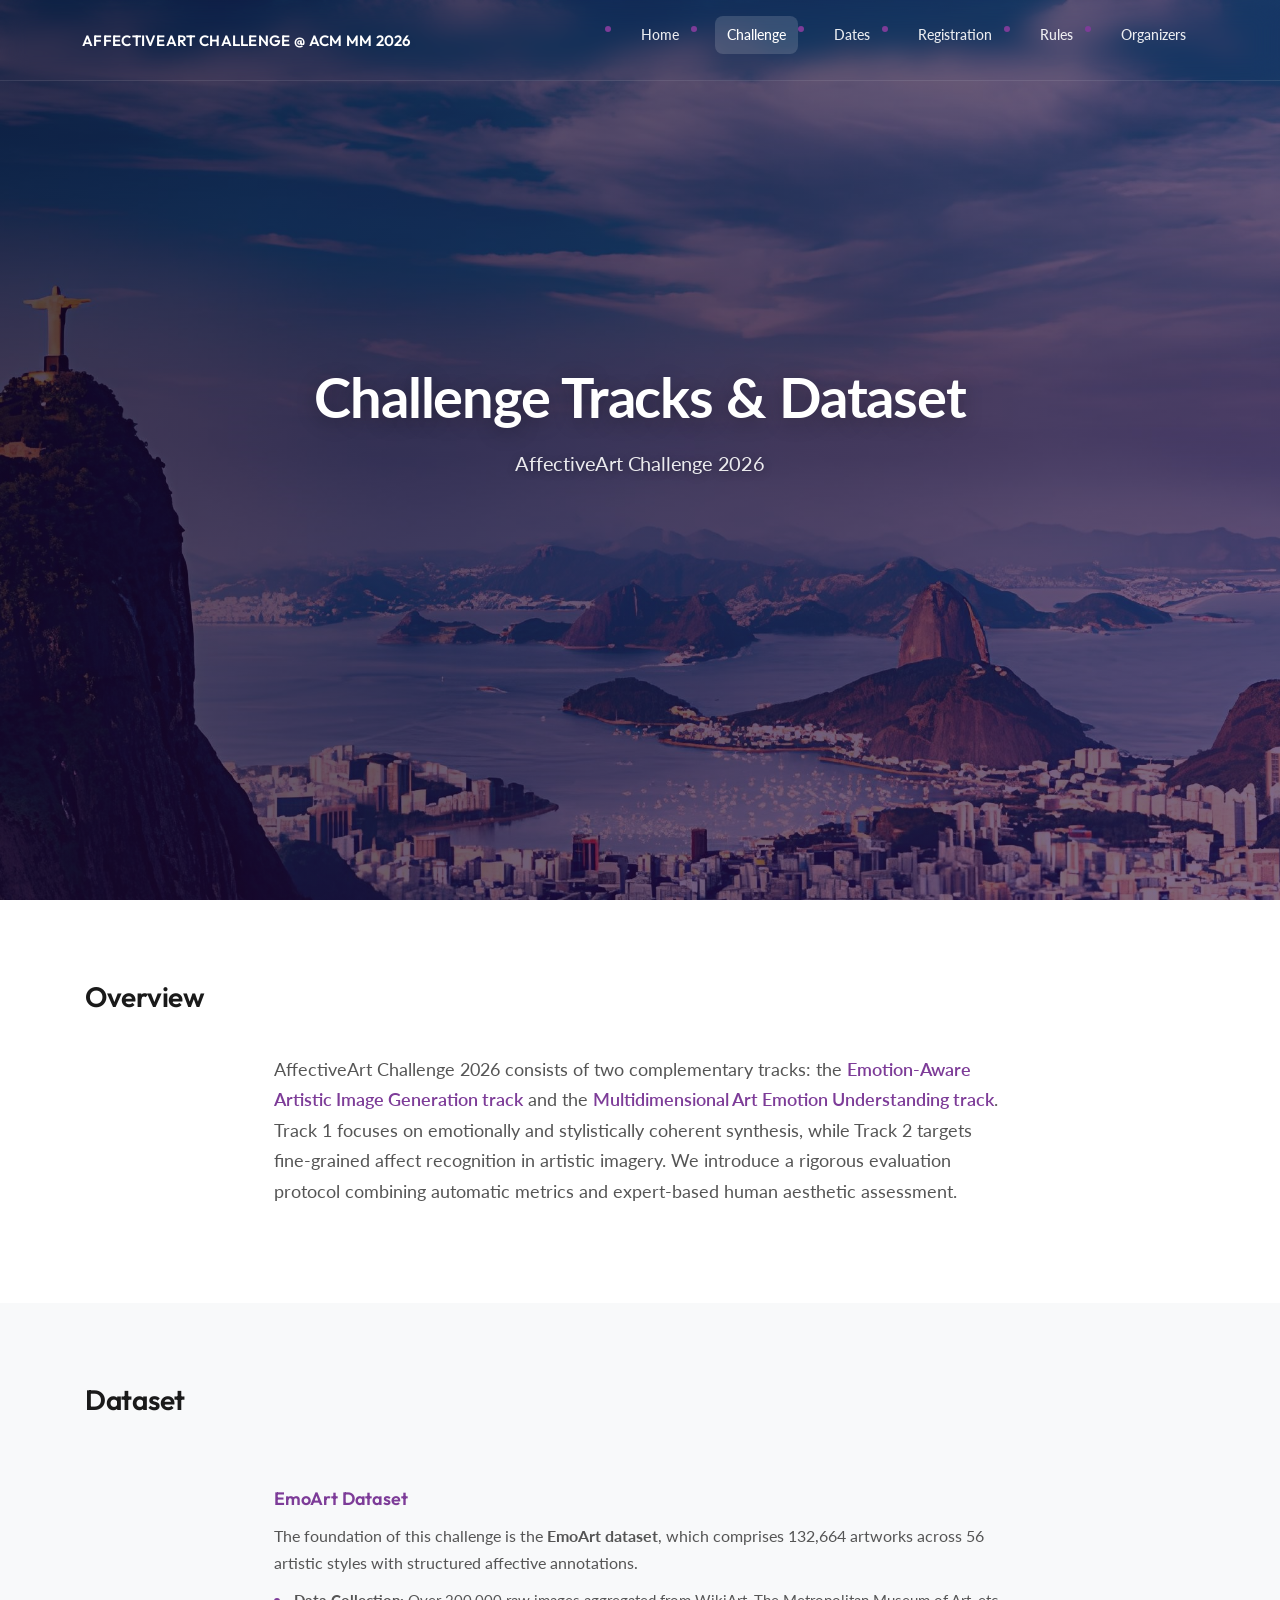
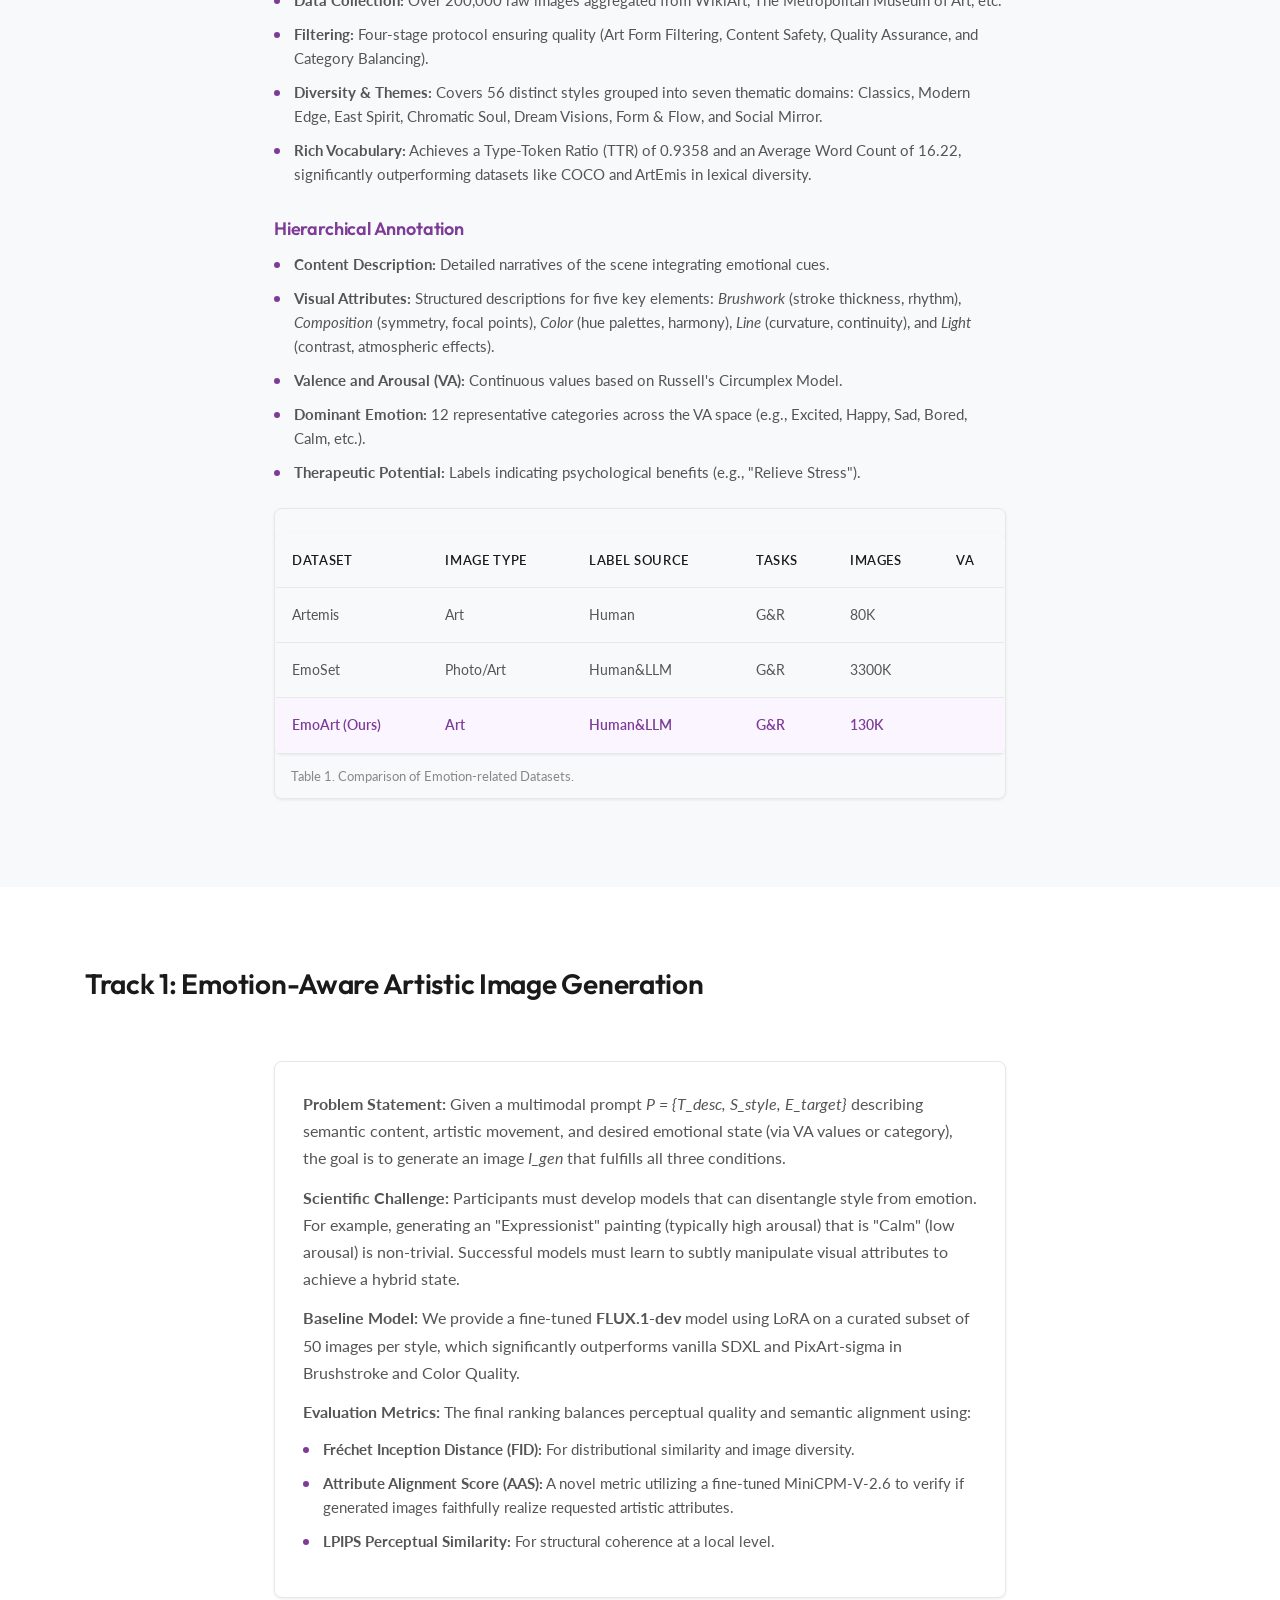
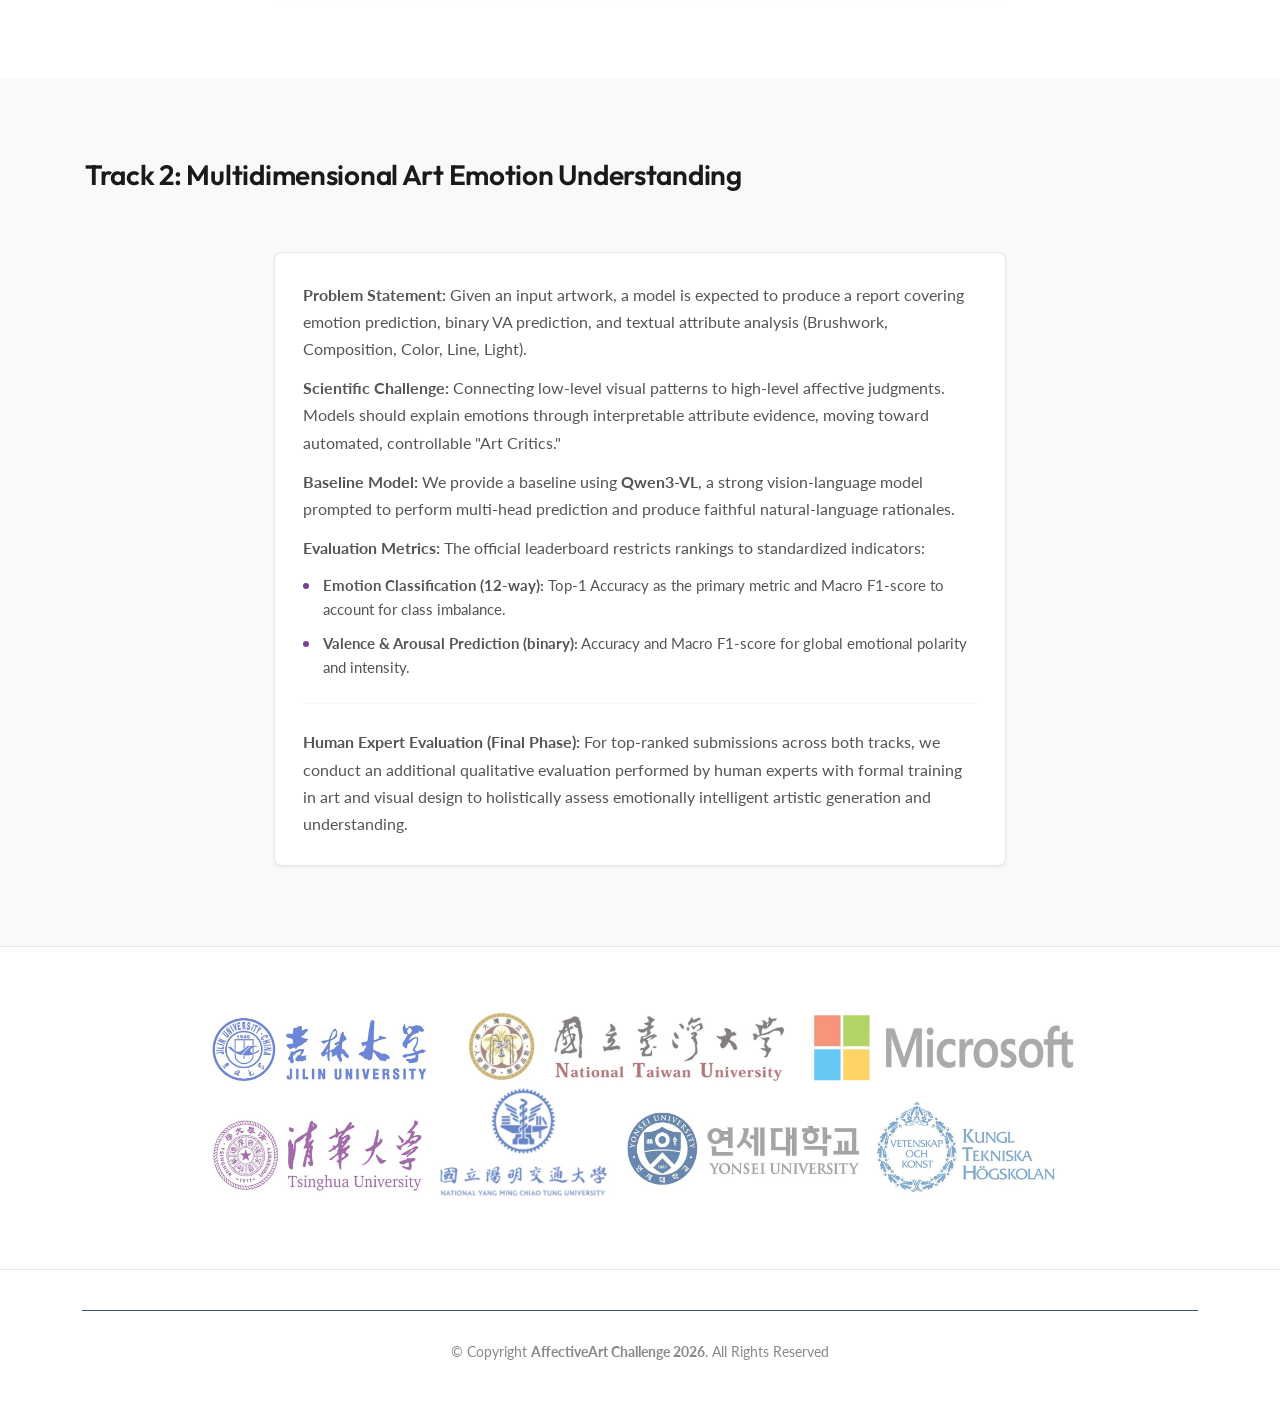
==== commit bea31c58: "Refactor: Modernize website design with minimalist aesthetics" ====
--- a/challenge.html
+++ b/challenge.html
@@ -5,7 +5,7 @@
   <meta charset="utf-8">
   <meta content="width=device-width, initial-scale=1.0" name="viewport">
   <title>Challenge | AffectiveArt 2026</title>
-  <meta content="AffectiveArt Challenge 2026 �?Tracks and Dataset" name="description">
+  <meta content="AffectiveArt Challenge 2026 — Tracks and Dataset" name="description">
   <link rel="shortcut icon" href="images/logo/icon.png" type="image/x-icon">
 
   <link href="assets/vendor/aos/aos.css" rel="stylesheet">
@@ -15,8 +15,7 @@
   <link href="assets/vendor/glightbox/css/glightbox.min.css" rel="stylesheet">
   <link href="assets/vendor/swiper/swiper-bundle.min.css" rel="stylesheet">
   <link href="assets/css/style.css" rel="stylesheet">
-
-  <link href=assets/css/custom.css rel=stylesheet>
+  <link href="assets/css/custom.css" rel="stylesheet">
 </head>
 
 <body>
@@ -24,16 +23,16 @@
   <header id="header" class="fixed-top header-transparent">
     <div class="container d-flex align-items-center justify-content-between position-relative">
       <div class="logo">
-        <h1 class="text-light"><a href="index.html"><span>AffectiveArt Challenge @ ACM MM 2026</span></a></h1>
+        <h1><a href="index.html">AffectiveArt Challenge @ ACM MM 2026</a></h1>
       </div>
       <nav id="navbar" class="navbar">
         <ul>
-          <li><a class="nav-link scrollto" href="index.html">Home</a></li>
-          <li><a class="nav-link scrollto active" href="challenge.html">Challenge</a></li>
-          <li><a class="nav-link scrollto" href="dates.html">Dates</a></li>
-          <li><a class="nav-link scrollto" href="registration.html">Registration</a></li>
-          <li><a class="nav-link scrollto" href="info.html">Rules</a></li>
-          <li><a class="nav-link scrollto" href="organisers.html">Organizers</a></li>
+          <li><a class="nav-link" href="index.html">Home</a></li>
+          <li><a class="nav-link active" href="challenge.html">Challenge</a></li>
+          <li><a class="nav-link" href="dates.html">Dates</a></li>
+          <li><a class="nav-link" href="registration.html">Registration</a></li>
+          <li><a class="nav-link" href="info.html">Rules</a></li>
+          <li><a class="nav-link" href="organisers.html">Organizers</a></li>
         </ul>
         <i class="bi bi-list mobile-nav-toggle"></i>
       </nav>
@@ -41,144 +40,158 @@
   </header>
 
   <section id="hero">
-    <div class="hero-container" data-aos="fade-up">
-      <h1 style="font-size: 42px; margin: 80px 0 20px 0;">AffectiveArt Challenge 2026</h1>
-      <h2 style="font-size: 24px;">Challenge Tracks &amp; Dataset</h2>
+    <div class="hero-container">
+      <h1>Challenge Tracks &amp; Dataset</h1>
+      <h2>AffectiveArt Challenge 2026</h2>
     </div>
   </section>
 
   <main id="main">
 
-    <!-- Overview -->
     <section id="overview" class="services">
       <div class="container">
-        <div class="section-title" data-aos="fade-in" data-aos-delay="100">
+        <div class="section-title">
           <h2>Overview</h2>
-          <div class="row">
-            <div class="col-2"></div>
-            <div class="col-8">
-              <p>
-                AffectiveArt Challenge 2026 consists of two complementary tracks:
-                the <a href="#track1">Emotion-Aware Artistic Image Generation track</a> and the
-                <a href="#track2">Multidimensional Art Emotion Understanding track</a>.
-                Track 1 focuses on emotionally and stylistically coherent synthesis, while
-                Track 2 targets fine-grained affect recognition in artistic imagery.
-                We introduce a rigorous evaluation protocol combining automatic metrics and expert-based human aesthetic assessment.
-              </p>
+        </div>
+        <div class="row justify-content-center">
+          <div class="col-lg-8 col-md-10">
+            <p class="lead">
+              AffectiveArt Challenge 2026 consists of two complementary tracks:
+              the <a href="#track1">Emotion-Aware Artistic Image Generation track</a> and the
+              <a href="#track2">Multidimensional Art Emotion Understanding track</a>.
+              Track 1 focuses on emotionally and stylistically coherent synthesis, while
+              Track 2 targets fine-grained affect recognition in artistic imagery.
+              We introduce a rigorous evaluation protocol combining automatic metrics and expert-based human aesthetic assessment.
+            </p>
+          </div>
+        </div>
+      </div>
+    </section>
+
+    <section id="dataset" class="services section-bg-alt">
+      <div class="container">
+        <div class="section-title">
+          <h2>Dataset</h2>
+        </div>
+        <div class="row justify-content-center">
+          <div class="col-lg-8 col-md-10">
+            <h3>EmoArt Dataset</h3>
+            <p>
+              The foundation of this challenge is the <strong>EmoArt dataset</strong>, which comprises
+              132,664 artworks across 56 artistic styles with structured affective annotations.
+            </p>
+            <ul>
+              <li><strong>Data Collection:</strong> Over 200,000 raw images aggregated from WikiArt, The Metropolitan Museum of Art, etc.</li>
+              <li><strong>Filtering:</strong> Four-stage protocol ensuring quality (Art Form Filtering, Content Safety, Quality Assurance, and Category Balancing).</li>
+              <li><strong>Diversity &amp; Themes:</strong> Covers 56 distinct styles grouped into seven thematic domains: Classics, Modern Edge, East Spirit, Chromatic Soul, Dream Visions, Form &amp; Flow, and Social Mirror.</li>
+              <li><strong>Rich Vocabulary:</strong> Achieves a Type-Token Ratio (TTR) of 0.9358 and an Average Word Count of 16.22, significantly outperforming datasets like COCO and ArtEmis in lexical diversity.</li>
+            </ul>
+
+            <h3>Hierarchical Annotation</h3>
+            <ul>
+              <li><strong>Content Description:</strong> Detailed narratives of the scene integrating emotional cues.</li>
+              <li><strong>Visual Attributes:</strong> Structured descriptions for five key elements: <em>Brushwork</em> (stroke thickness, rhythm), <em>Composition</em> (symmetry, focal points), <em>Color</em> (hue palettes, harmony), <em>Line</em> (curvature, continuity), and <em>Light</em> (contrast, atmospheric effects).</li>
+              <li><strong>Valence and Arousal (VA):</strong> Continuous values based on Russell's Circumplex Model.</li>
+              <li><strong>Dominant Emotion:</strong> 12 representative categories across the VA space (e.g., Excited, Happy, Sad, Bored, Calm, etc.).</li>
+              <li><strong>Therapeutic Potential:</strong> Labels indicating psychological benefits (e.g., "Relieve Stress").</li>
+            </ul>
+
+            <div class="table-responsive">
+              <table class="dataset-table">
+                <caption>Table 1. Comparison of Emotion-related Datasets.</caption>
+                <thead>
+                  <tr>
+                    <th>Dataset</th>
+                    <th>Image Type</th>
+                    <th>Label Source</th>
+                    <th>Tasks</th>
+                    <th>Images</th>
+                    <th>VA</th>
+                  </tr>
+                </thead>
+                <tbody>
+                  <tr>
+                    <td>Artemis</td>
+                    <td>Art</td>
+                    <td>Human</td>
+                    <td>G&amp;R</td>
+                    <td>80K</td>
+                    <td></td>
+                  </tr>
+                  <tr>
+                    <td>EmoSet</td>
+                    <td>Photo/Art</td>
+                    <td>Human&amp;LLM</td>
+                    <td>G&amp;R</td>
+                    <td>3300K</td>
+                    <td></td>
+                  </tr>
+                  <tr class="featured-row">
+                    <td>EmoArt (Ours)</td>
+                    <td>Art</td>
+                    <td>Human&amp;LLM</td>
+                    <td>G&amp;R</td>
+                    <td>130K</td>
+                    <td></td>
+                  </tr>
+                </tbody>
+              </table>
             </div>
-            <div class="col-2"></div>
-          </div>
-        </div>
-      </div>
-    </section>
-
-    <!-- Dataset -->
-    <section id="dataset" class="services">
-      <div class="container">
-        <div class="section-title" data-aos="fade-in" data-aos-delay="100">
-          <h2>Dataset</h2>
-          <div class="row">
-            <div class="col-2"></div>
-            <div class="col-8">
-              <h3 style="font-size:1.35em; color:#7d3c98; margin-bottom:12px;">EmoArt Dataset</h3>
-              <p>
-                The foundation of this challenge is the <strong>EmoArt dataset</strong>, which comprises
-                132,664 artworks across 56 artistic styles with structured affective annotations.
-              </p>
+          </div>
+        </div>
+      </div>
+    </section>
+
+    <section id="track1" class="services">
+      <div class="container">
+        <div class="section-title">
+          <h2>Track 1: Emotion-Aware Artistic Image Generation</h2>
+        </div>
+        <div class="row justify-content-center">
+          <div class="col-lg-8 col-md-10">
+            <div class="track-card">
+              <p><strong>Problem Statement:</strong> Given a multimodal prompt <em>P = {T_desc, S_style, E_target}</em> describing semantic content, artistic movement, and desired emotional state (via VA values or category), the goal is to generate an image <em>I_gen</em> that fulfills all three conditions.</p>
+              <p><strong>Scientific Challenge:</strong> Participants must develop models that can disentangle style from emotion. For example, generating an "Expressionist" painting (typically high arousal) that is "Calm" (low arousal) is non-trivial. Successful models must learn to subtly manipulate visual attributes to achieve a hybrid state.</p>
+              <p><strong>Baseline Model:</strong> We provide a fine-tuned <strong>FLUX.1-dev</strong> model using LoRA on a curated subset of 50 images per style, which significantly outperforms vanilla SDXL and PixArt-sigma in Brushstroke and Color Quality.</p>
+              <p><strong>Evaluation Metrics:</strong> The final ranking balances perceptual quality and semantic alignment using:</p>
               <ul>
-                <li><strong>Data Collection:</strong> Over 200,000 raw images aggregated from WikiArt, The Metropolitan Museum of Art, etc.</li>
-                <li><strong>Filtering:</strong> Four-stage protocol ensuring quality (Art Form Filtering, Content Safety, Quality Assurance, and Category Balancing).</li>
-                <li><strong>Diversity & Themes:</strong> Covers 56 distinct styles grouped into seven thematic domains: Classics, Modern Edge, East Spirit, Chromatic Soul, Dream Visions, Form & Flow, and Social Mirror.</li>
-                <li><strong>Rich Vocabulary:</strong> Achieves a Type-Token Ratio (TTR) of 0.9358 and an Average Word Count of 16.22, significantly outperforming datasets like COCO and ArtEmis in lexical diversity.</li>
+                <li><strong>Fréchet Inception Distance (FID):</strong> For distributional similarity and image diversity.</li>
+                <li><strong>Attribute Alignment Score (AAS):</strong> A novel metric utilizing a fine-tuned MiniCPM-V-2.6 to verify if generated images faithfully realize requested artistic attributes.</li>
+                <li><strong>LPIPS Perceptual Similarity:</strong> For structural coherence at a local level.</li>
               </ul>
-
-              <h3 style="font-size:1.35em; color:#7d3c98; margin-top:28px; margin-bottom:12px;">Hierarchical Annotation</h3>
+            </div>
+          </div>
+        </div>
+      </div>
+    </section>
+
+    <section id="track2" class="services section-bg-alt">
+      <div class="container">
+        <div class="section-title">
+          <h2>Track 2: Multidimensional Art Emotion Understanding</h2>
+        </div>
+        <div class="row justify-content-center">
+          <div class="col-lg-8 col-md-10">
+            <div class="track-card">
+              <p><strong>Problem Statement:</strong> Given an input artwork, a model is expected to produce a report covering emotion prediction, binary VA prediction, and textual attribute analysis (Brushwork, Composition, Color, Line, Light).</p>
+              <p><strong>Scientific Challenge:</strong> Connecting low-level visual patterns to high-level affective judgments. Models should explain emotions through interpretable attribute evidence, moving toward automated, controllable "Art Critics."</p>
+              <p><strong>Baseline Model:</strong> We provide a baseline using <strong>Qwen3-VL</strong>, a strong vision-language model prompted to perform multi-head prediction and produce faithful natural-language rationales.</p>
+              <p><strong>Evaluation Metrics:</strong> The official leaderboard restricts rankings to standardized indicators:</p>
               <ul>
-                <li><strong>Content Description:</strong> Detailed narratives of the scene integrating emotional cues.</li>
-                <li><strong>Visual Attributes:</strong> Structured descriptions for five key elements: <em>Brushwork</em> (stroke thickness, rhythm), <em>Composition</em> (symmetry, focal points), <em>Color</em> (hue palettes, harmony), <em>Line</em> (curvature, continuity), and <em>Light</em> (contrast, atmospheric effects).</li>
-                <li><strong>Valence and Arousal (VA):</strong> Continuous values based on Russell's Circumplex Model.</li>
-                <li><strong>Dominant Emotion:</strong> 12 representative categories across the VA space (e.g., Excited, Happy, Sad, Bored, Calm, etc.).</li>
-                <li><strong>Therapeutic Potential:</strong> Labels indicating psychological benefits (e.g., "Relieve Stress").</li>
+                <li><strong>Emotion Classification (12-way):</strong> Top-1 Accuracy as the primary metric and Macro F1-score to account for class imbalance.</li>
+                <li><strong>Valence &amp; Arousal Prediction (binary):</strong> Accuracy and Macro F1-score for global emotional polarity and intensity.</li>
               </ul>
-
-              <div class="table-responsive" style="margin-top: 24px;">
-                <table class="dataset-table">
-                  <caption>Table 1. Comparison of Emotion-related Datasets.</caption>
-                  <thead>
-                    <tr>
-                      <th>Dataset</th><th>Image Type</th><th>Label Source</th><th>Tasks</th><th>Images</th><th>VA</th>
-                    </tr>
-                  </thead>
-                  <tbody>
-                    <tr><td>Artemis</td><td>Art</td><td>Human</td><td>G&amp;R</td><td>80K</td><td>�?/td></tr>
-                    <tr><td>EmoSet</td><td>Photo/Art</td><td>Human&amp;LLM</td><td>G&amp;R</td><td>3300K</td><td>�?/td></tr>
-                    <tr class="featured-row"><td>EmoArt (Ours)</td><td>Art</td><td>Human&amp;LLM</td><td>G&amp;R</td><td>130K</td><td>�?/td></tr>
-                  </tbody>
-                </table>
-              </div>
+              <hr style="margin: 24px 0; border-color: var(--color-border);">
+              <p><strong>Human Expert Evaluation (Final Phase):</strong> For top-ranked submissions across both tracks, we conduct an additional qualitative evaluation performed by human experts with formal training in art and visual design to holistically assess emotionally intelligent artistic generation and understanding.</p>
             </div>
-            <div class="col-2"></div>
-          </div>
-        </div>
-      </div>
-    </section>
-
-    <!-- Track 1 -->
-    <section id="track1" class="services section-bg-alt">
-      <div class="container">
-        <div class="section-title" data-aos="fade-in" data-aos-delay="100">
-          <h2>Track 1: Emotion-Aware Artistic Image Generation</h2>
-          <div class="row">
-            <div class="col-2"></div>
-            <div class="col-8">
-              <div class="track-card">
-                <p><strong>Problem Statement:</strong> Given a multimodal prompt <em>P = {T_desc, S_style, E_target}</em> describing semantic content, artistic movement, and desired emotional state (via VA values or category), the goal is to generate an image <em>I_gen</em> that fulfills all three conditions.</p>
-                <p><strong>Scientific Challenge:</strong> Participants must develop models that can disentangle style from emotion. For example, generating an "Expressionist" painting (typically high arousal) that is "Calm" (low arousal) is non-trivial. Successful models must learn to subtly manipulate visual attributes to achieve a hybrid state.</p>
-                <p><strong>Baseline Model:</strong> We provide a fine-tuned <strong>FLUX.1-dev</strong> model using LoRA on a curated subset of 50 images per style, which significantly outperforms vanilla SDXL and PixArt-sigma in Brushstroke and Color Quality.</p>
-                <p><strong>Evaluation Metrics:</strong> The final ranking balances perceptual quality and semantic alignment using:</p>
-                <ul>
-                  <li><strong>Fréchet Inception Distance (FID):</strong> For distributional similarity and image diversity.</li>
-                  <li><strong>Attribute Alignment Score (AAS):</strong> A novel metric utilizing a fine-tuned MiniCPM-V-2.6 to verify if generated images faithfully realize requested artistic attributes.</li>
-                  <li><strong>LPIPS Perceptual Similarity:</strong> For structural coherence at a local level.</li>
-                </ul>
-              </div>
-            </div>
-            <div class="col-2"></div>
-          </div>
-        </div>
-      </div>
-    </section>
-
-    <!-- Track 2 -->
-    <section id="track2" class="services">
-      <div class="container">
-        <div class="section-title" data-aos="fade-in" data-aos-delay="100">
-          <h2>Track 2: Multidimensional Art Emotion Understanding</h2>
-          <div class="row">
-            <div class="col-2"></div>
-            <div class="col-8">
-              <div class="track-card">
-                <p><strong>Problem Statement:</strong> Given an input artwork, a model is expected to produce a report covering emotion prediction, binary VA prediction, and textual attribute analysis (Brushwork, Composition, Color, Line, Light).</p>
-                <p><strong>Scientific Challenge:</strong> Connecting low-level visual patterns to high-level affective judgments. Models should explain emotions through interpretable attribute evidence, moving toward automated, controllable "Art Critics."</p>
-                <p><strong>Baseline Model:</strong> We provide a baseline using <strong>Qwen3-VL</strong>, a strong vision-language model prompted to perform multi-head prediction and produce faithful natural-language rationales.</p>
-                <p><strong>Evaluation Metrics:</strong> The official leaderboard restricts rankings to standardized indicators:</p>
-                <ul>
-                  <li><strong>Emotion Classification (12-way):</strong> Top-1 Accuracy as the primary metric and Macro F1-score to account for class imbalance.</li>
-                  <li><strong>Valence &amp; Arousal Prediction (binary):</strong> Accuracy and Macro F1-score for global emotional polarity and intensity.</li>
-                </ul>
-                <hr style="margin: 25px 0;">
-                <p><strong>Human Expert Evaluation (Final Phase):</strong> For top-ranked submissions across both tracks, we conduct an additional qualitative evaluation performed by human experts with formal training in art and visual design to holistically assess emotionally intelligent artistic generation and understanding.</p>
-              </div>
-            </div>
-            <div class="col-2"></div>
-          </div>
-        </div>
-      </div>
-    </section>
-
-    <section id="logos" style="padding: 40px 0; border-top: 1px solid #eee;">
+          </div>
+        </div>
+      </div>
+    </section>
+
+    <section id="logos">
       <div class="container text-center">
-        <img src="images/logo/log_ensemble.jpg" class="img-fluid" alt="Partner Logos" style="max-width: 80%; opacity: 0.8;">
+        <img src="images/logo/log_ensemble.jpg" class="img-fluid" alt="Partner Logos" style="max-width: 80%;">
       </div>
     </section>
 
@@ -186,7 +199,7 @@
 
   <footer id="footer">
     <div class="container">
-      <div class="copyright">&copy; Copyright <strong><span>AffectiveArt Challenge 2026</span></strong>. All Rights Reserved</div>
+      <div class="copyright">&copy; Copyright <strong>AffectiveArt Challenge 2026</strong>. All Rights Reserved</div>
     </div>
   </footer>
 
@@ -200,4 +213,5 @@
   <script src="assets/vendor/swiper/swiper-bundle.min.js"></script>
   <script src="assets/js/main.js"></script>
 </body>
-</html>+
+</html>
--- a/assets/css/custom.css
+++ b/assets/css/custom.css
@@ -0,0 +1,758 @@
+@import url('https://fonts.googleapis.com/css2?family=Lato:wght@300;400;700&family=Outfit:wght@400;500;600;700&display=swap');
+
+/* ========================================
+   Minimalist Design System
+   ======================================== */
+
+:root {
+  --color-primary: #1a1a1a;
+  --color-secondary: #555;
+  --color-accent: #7d3c98;
+  --color-accent-light: #9b59b6;
+  --color-bg: #fafafa;
+  --color-surface: #ffffff;
+  --color-border: #e8e8e8;
+  --color-muted: #888;
+  --font-main: 'Lato', -apple-system, BlinkMacSystemFont, sans-serif;
+  --font-heading: 'Outfit', sans-serif;
+  --radius: 8px;
+  --shadow-sm: 0 1px 3px rgba(0, 0, 0, 0.08);
+  --shadow: 0 4px 12px rgba(0, 0, 0, 0.1);
+}
+
+/* ========================================
+   Base Styles
+   ======================================== */
+
+* {
+  box-sizing: border-box;
+}
+
+body {
+  font-family: var(--font-main) !important;
+  color: var(--color-primary);
+  background: var(--color-bg);
+  line-height: 1.6;
+  -webkit-font-smoothing: antialiased;
+  -moz-osx-font-smoothing: grayscale;
+}
+
+h1, h2, h3, h4, h5, h6 {
+  font-family: var(--font-heading) !important;
+  font-weight: 600;
+  letter-spacing: -0.01em;
+  color: var(--color-primary);
+}
+
+p {
+  font-family: var(--font-main) !important;
+  color: var(--color-secondary);
+  line-height: 1.7;
+}
+
+a {
+  color: var(--color-accent);
+  text-decoration: none;
+  transition: all 0.2s ease;
+}
+
+a:hover {
+  color: var(--color-accent-light);
+}
+
+/* ========================================
+   Header & Navigation
+   ======================================== */
+
+#header {
+  background: rgba(255, 255, 255, 0.1);
+  backdrop-filter: blur(12px);
+  -webkit-backdrop-filter: blur(12px);
+  border-bottom: 1px solid rgba(255, 255, 255, 0.1);
+  padding: 16px 0;
+  transition: all 0.3s ease;
+}
+
+#header.header-scrolled {
+  background: rgba(255, 255, 255, 0.98);
+  box-shadow: var(--shadow-sm);
+  border-bottom: 1px solid var(--color-border);
+  padding: 12px 0;
+}
+
+#header .logo h1 {
+  font-family: var(--font-heading) !important;
+  font-size: 15px !important;
+  font-weight: 600;
+  letter-spacing: 0.3px;
+}
+
+#header .logo h1 a {
+  color: #fff;
+}
+
+#header.header-scrolled .logo h1 a {
+  color: var(--color-primary);
+}
+
+/* Navigation */
+.navbar a,
+.navbar a:focus {
+  font-family: var(--font-main) !important;
+  font-size: 14px;
+  font-weight: 500;
+  color: rgba(255, 255, 255, 0.9);
+  padding: 8px 12px;
+  margin-left: 4px;
+  border-radius: var(--radius);
+  transition: all 0.2s ease;
+}
+
+.navbar a:hover,
+.navbar .active,
+.navbar .active:focus {
+  background: rgba(255, 255, 255, 0.15);
+  color: #fff;
+}
+
+#header.header-scrolled .navbar a {
+  color: var(--color-secondary);
+}
+
+#header.header-scrolled .navbar a:hover,
+#header.header-scrolled .navbar .active {
+  color: var(--color-primary);
+  background: rgba(0, 0, 0, 0.05);
+}
+
+/* Mobile Navigation */
+.mobile-nav-toggle {
+  color: #fff;
+}
+
+#header.header-scrolled .mobile-nav-toggle {
+  color: var(--color-primary);
+}
+
+.navbar-mobile {
+  background: rgba(255, 255, 255, 0.98);
+}
+
+.navbar-mobile a {
+  color: var(--color-primary);
+}
+
+/* ========================================
+   Hero Section
+   ======================================== */
+
+#hero {
+  background: linear-gradient(135deg, rgba(18, 5, 36, 0.75) 0%, rgba(46, 12, 74, 0.6) 100%), url('../../images/background.jpg');
+  background-size: cover;
+  background-position: center bottom;
+  background-attachment: fixed;
+  height: auto;
+  min-height: 100vh;
+  padding: 140px 0 100px;
+  margin-bottom: 0;
+  position: relative;
+  display: flex;
+  align-items: center;
+  justify-content: center;
+}
+
+#hero .hero-container {
+  position: relative;
+  margin-top: -80px;
+}
+
+#hero h1 {
+  font-family: var(--font-main) !important;
+  font-size: 56px;
+  font-weight: 700;
+  letter-spacing: -0.02em;
+  color: #fff;
+  text-shadow: 0 4px 20px rgba(0,0,0,0.3);
+  margin: 0 0 20px 0;
+  line-height: 1.1;
+}
+
+#hero h2 {
+  font-family: var(--font-main) !important;
+  font-size: 20px;
+  font-weight: 400;
+  color: rgba(255, 255, 255, 0.9);
+  text-shadow: 0 2px 10px rgba(0,0,0,0.3);
+  margin-bottom: 16px;
+  line-height: 1.5;
+}
+
+#hero .hero-acm-link {
+  color: #34e89e;
+  text-decoration: none;
+  font-weight: 600;
+  border-bottom: 1px solid rgba(52, 232, 158, 0.5);
+  padding-bottom: 2px;
+  transition: all 0.3s ease;
+}
+
+#hero .hero-acm-link:hover {
+  color: #fff;
+  border-bottom-color: #fff;
+}
+
+/* ========================================
+   Main Content
+   ======================================== */
+
+#main {
+  margin-top: 0;
+}
+
+section {
+  padding: 80px 0;
+}
+
+.section-title {
+  text-align: left;
+  padding-bottom: 0;
+  margin-bottom: 40px;
+}
+
+.section-title h2 {
+  font-family: var(--font-heading) !important;
+  font-size: 28px;
+  font-weight: 600;
+  color: var(--color-primary);
+  margin-bottom: 0;
+  position: relative;
+  display: inline-block;
+}
+
+.section-title h2::after {
+  display: none;
+}
+
+/* Services/Sections */
+.services {
+  background: var(--color-surface);
+}
+
+.services .container {
+  background: transparent;
+  border: none;
+  padding: 0 15px;
+  margin-top: 0;
+  margin-bottom: 0;
+  box-shadow: none;
+}
+
+.section-bg-alt {
+  background: #f8f9fa;
+}
+
+/* ========================================
+   Typography
+   ======================================== */
+
+.lead {
+  font-family: var(--font-main) !important;
+  font-size: 18px;
+  font-weight: 400;
+  color: var(--color-secondary);
+  line-height: 1.7;
+}
+
+.lead strong {
+  color: var(--color-primary);
+  font-weight: 700;
+}
+
+/* Section subtitles */
+h3 {
+  font-family: var(--font-heading) !important;
+  font-size: 18px !important;
+  font-weight: 600;
+  color: var(--color-accent) !important;
+  margin-top: 32px;
+  margin-bottom: 12px;
+}
+
+/* Lists */
+ul {
+  padding-left: 0;
+  list-style: none;
+}
+
+ul li {
+  position: relative;
+  padding-left: 20px;
+  margin-bottom: 10px;
+  color: var(--color-secondary);
+  font-size: 15px;
+  line-height: 1.6;
+}
+
+ul li::before {
+  content: '';
+  position: absolute;
+  left: 0;
+  top: 10px;
+  width: 6px;
+  height: 6px;
+  background: var(--color-accent);
+  border-radius: 50%;
+}
+
+/* Nested lists */
+ul ul {
+  margin-top: 8px;
+}
+
+ul ul li::before {
+  background: var(--color-muted);
+}
+
+/* ========================================
+   Cards & Content Blocks
+   ======================================== */
+
+.track-card {
+  background: var(--color-surface);
+  padding: 28px;
+  border: 1px solid var(--color-border);
+  border-radius: var(--radius);
+  margin-top: 20px;
+  box-shadow: var(--shadow-sm);
+}
+
+.track-card p {
+  margin-bottom: 12px;
+}
+
+.track-card p:last-child {
+  margin-bottom: 0;
+}
+
+/* ========================================
+   Tables
+   ======================================== */
+
+.table-responsive {
+  border-radius: var(--radius);
+  overflow: hidden;
+  box-shadow: var(--shadow-sm);
+  border: 1px solid var(--color-border);
+  margin: 24px 0;
+}
+
+.table {
+  margin-bottom: 0;
+  background: var(--color-surface);
+}
+
+.table thead th {
+  background: #f8f9fa;
+  color: var(--color-primary);
+  font-weight: 600;
+  font-size: 13px;
+  text-transform: uppercase;
+  letter-spacing: 0.05em;
+  padding: 16px;
+  border-bottom: 1px solid var(--color-border);
+}
+
+.table tbody td,
+.table tbody th {
+  padding: 16px;
+  border-bottom: 1px solid var(--color-border);
+  color: var(--color-secondary);
+  font-size: 14px;
+}
+
+.table tbody tr:last-child td,
+.table tbody tr:last-child th {
+  border-bottom: none;
+}
+
+.table tbody tr:hover td {
+  background: #f8f9fa;
+}
+
+/* Dataset Table */
+.dataset-table {
+  width: 100%;
+  border-collapse: collapse;
+  border-radius: var(--radius);
+  overflow: hidden;
+  box-shadow: var(--shadow-sm);
+  border: 1px solid var(--color-border);
+  margin-top: 24px;
+}
+
+.dataset-table thead th {
+  background: #f8f9fa;
+  color: var(--color-primary);
+  font-weight: 600;
+  font-size: 13px;
+  text-transform: uppercase;
+  letter-spacing: 0.05em;
+  padding: 16px;
+  text-align: left;
+  border-bottom: 1px solid var(--color-border);
+}
+
+.dataset-table tbody td {
+  padding: 16px;
+  border-bottom: 1px solid var(--color-border);
+  color: var(--color-secondary);
+  font-size: 14px;
+}
+
+.dataset-table tbody tr:last-child td {
+  border-bottom: none;
+}
+
+.dataset-table tbody tr.featured-row td {
+  background: #faf5ff;
+  color: var(--color-accent);
+  font-weight: 600;
+}
+
+.dataset-table caption {
+  caption-side: bottom;
+  padding: 12px 16px;
+  color: var(--color-muted);
+  font-size: 13px;
+  text-align: left;
+}
+
+/* ========================================
+   Organizers
+   ======================================== */
+
+.member {
+  text-align: center;
+  margin-bottom: 16px;
+}
+
+/* Organizers - 使用更强选择器覆盖 style.css */
+#organizer .row {
+  --bs-gutter-x: 16px;
+  --bs-gutter-y: 16px;
+}
+
+#organizer .row > .col {
+  padding-left: 8px;
+  padding-right: 8px;
+}
+
+#organizer .member .organizer,
+.organizer {
+  width: 160px !important;
+  height: 160px !important;
+  margin: 0 auto 12px !important;
+  border-radius: 50% !important;
+  overflow: hidden !important;
+  border: 3px solid var(--color-border) !important;
+  box-shadow: var(--shadow-sm) !important;
+  position: relative;
+  flex-shrink: 0;
+}
+
+/* 强制覆盖 style.css 的 .organizer img */
+html body #organizer .member .organizer img,
+html body .organizer img,
+#organizer .organizer img,
+.organizer img {
+  width: 100% !important;
+  height: 100% !important;
+  max-width: none !important;
+  max-height: none !important;
+  min-width: auto !important;
+  min-height: auto !important;
+  object-fit: cover !important;
+  object-position: center !important;
+  display: block !important;
+  border-radius: 0 !important;
+  margin: 0 !important;
+  aspect-ratio: auto !important;
+}
+
+#organizer .member:hover .organizer {
+  box-shadow: var(--shadow);
+  transform: translateY(-2px);
+  transition: all 0.3s ease;
+}
+
+.member-info h4 {
+  font-family: var(--font-heading) !important;
+  font-size: 15px;
+  font-weight: 600;
+  margin-bottom: 4px;
+}
+
+.member-info h4 a {
+  color: var(--color-primary);
+}
+
+.member-info h4 a:hover {
+  color: var(--color-accent);
+}
+
+.member-info span {
+  font-size: 13px;
+  color: var(--color-muted);
+  display: block;
+}
+
+/* Program Committee */
+#pc-members {
+  padding-top: 40px;
+}
+
+#pc-members ul {
+  max-width: 800px;
+  margin: 0;
+  padding-left: 0;
+}
+
+#pc-members ul li {
+  margin-bottom: 12px;
+  padding-left: 16px;
+  font-size: 15px;
+}
+
+#pc-members ul li::before {
+  content: '';
+  width: 4px;
+  height: 4px;
+  background: var(--color-accent);
+  top: 11px;
+}
+
+#pc-members ul li strong {
+  font-weight: 700;
+  color: var(--color-primary);
+}
+
+/* ========================================
+   Registration
+   ======================================== */
+
+.reg-step-title {
+  font-family: var(--font-heading) !important;
+  font-size: 16px;
+  font-weight: 600;
+  color: var(--color-primary);
+  margin-top: 32px;
+  margin-bottom: 12px;
+  display: flex;
+  align-items: center;
+  gap: 12px;
+}
+
+.reg-step-title::before {
+  content: '';
+  display: inline-block;
+  width: 8px;
+  height: 8px;
+  background: var(--color-accent);
+  border-radius: 50%;
+}
+
+/* ========================================
+   Footer
+   ======================================== */
+
+#footer {
+  background: var(--color-surface);
+  border-top: 1px solid var(--color-border);
+  padding: 40px 0;
+  margin-top: 0;
+}
+
+#footer .copyright {
+  color: var(--color-muted);
+  font-size: 14px;
+}
+
+#footer .credits {
+  color: var(--color-muted);
+  font-size: 13px;
+  margin-top: 8px;
+}
+
+/* ========================================
+   Back to Top
+   ======================================== */
+
+.back-to-top {
+  background: var(--color-primary);
+  width: 40px;
+  height: 40px;
+  border-radius: 50%;
+  box-shadow: var(--shadow);
+  transition: all 0.3s ease;
+}
+
+.back-to-top:hover {
+  background: var(--color-secondary);
+  transform: translateY(-2px);
+}
+
+/* ========================================
+   Logos Section
+   ======================================== */
+
+#logos {
+  padding: 60px 0;
+  border-top: 1px solid var(--color-border);
+  background: var(--color-surface);
+}
+
+#logos img {
+  opacity: 0.6;
+  transition: opacity 0.3s ease;
+}
+
+#logos img:hover {
+  opacity: 0.8;
+}
+
+/* ========================================
+   Animations
+   ======================================== */
+
+@keyframes slideInLeft {
+  from {
+    opacity: 0;
+    transform: translateX(-30px);
+  }
+  to {
+    opacity: 1;
+    transform: translateX(0);
+  }
+}
+
+@keyframes slideInRight {
+  from {
+    opacity: 0;
+    transform: translateX(30px);
+  }
+  to {
+    opacity: 1;
+    transform: translateX(0);
+  }
+}
+
+.slide-in-left,
+.slide-in-right {
+  opacity: 0;
+  transition: opacity 0.3s ease;
+}
+
+.slide-in-left.animate-in {
+  animation: slideInLeft 0.8s cubic-bezier(0.16, 1, 0.3, 1) forwards;
+}
+
+.slide-in-right.animate-in {
+  animation: slideInRight 0.8s cubic-bezier(0.16, 1, 0.3, 1) forwards;
+}
+
+/* ========================================
+   Responsive
+   ======================================== */
+
+@media (max-width: 768px) {
+  #hero {
+    padding: 120px 0 60px;
+    min-height: auto;
+    background-attachment: scroll;
+  }
+  
+  #hero h1 {
+    font-size: 36px;
+  }
+  
+  #hero h2 {
+    font-size: 16px;
+  }
+  
+  section {
+    padding: 60px 0;
+  }
+  
+  .section-title h2 {
+    font-size: 24px;
+  }
+  
+  .track-card {
+    padding: 20px;
+  }
+  
+  #organizer .row {
+    --bs-gutter-x: 12px;
+    --bs-gutter-y: 12px;
+  }
+  
+  #organizer .row > .col {
+    padding-left: 6px;
+    padding-right: 6px;
+  }
+  
+  #organizer .member .organizer,
+  .organizer {
+    width: 120px !important;
+    height: 120px !important;
+  }
+  
+  #header .logo h1 {
+    font-size: 13px !important;
+  }
+}
+
+/* ========================================
+   Utility Classes
+   ======================================== */
+
+.text-muted {
+  color: var(--color-muted) !important;
+}
+
+.text-primary {
+  color: var(--color-primary) !important;
+}
+
+.text-secondary {
+  color: var(--color-secondary) !important;
+}
+
+/* Fix for specific sections */
+#intro,
+#overview {
+  padding-top: 80px;
+}
+
+/* Compact layout adjustments */
+#rules p,
+#tracks p,
+#dataset p {
+  margin-bottom: 12px;
+}
+
+#rules > div > div > div > div,
+#tracks > div > div > div > div,
+#dataset > div > div > div > div {
+  margin-bottom: 8px;
+}
+
+/* Links in content */
+.services a {
+  color: var(--color-accent);
+  font-weight: 600;
+}
+
+.services a:hover {
+  text-decoration: underline;
+}
